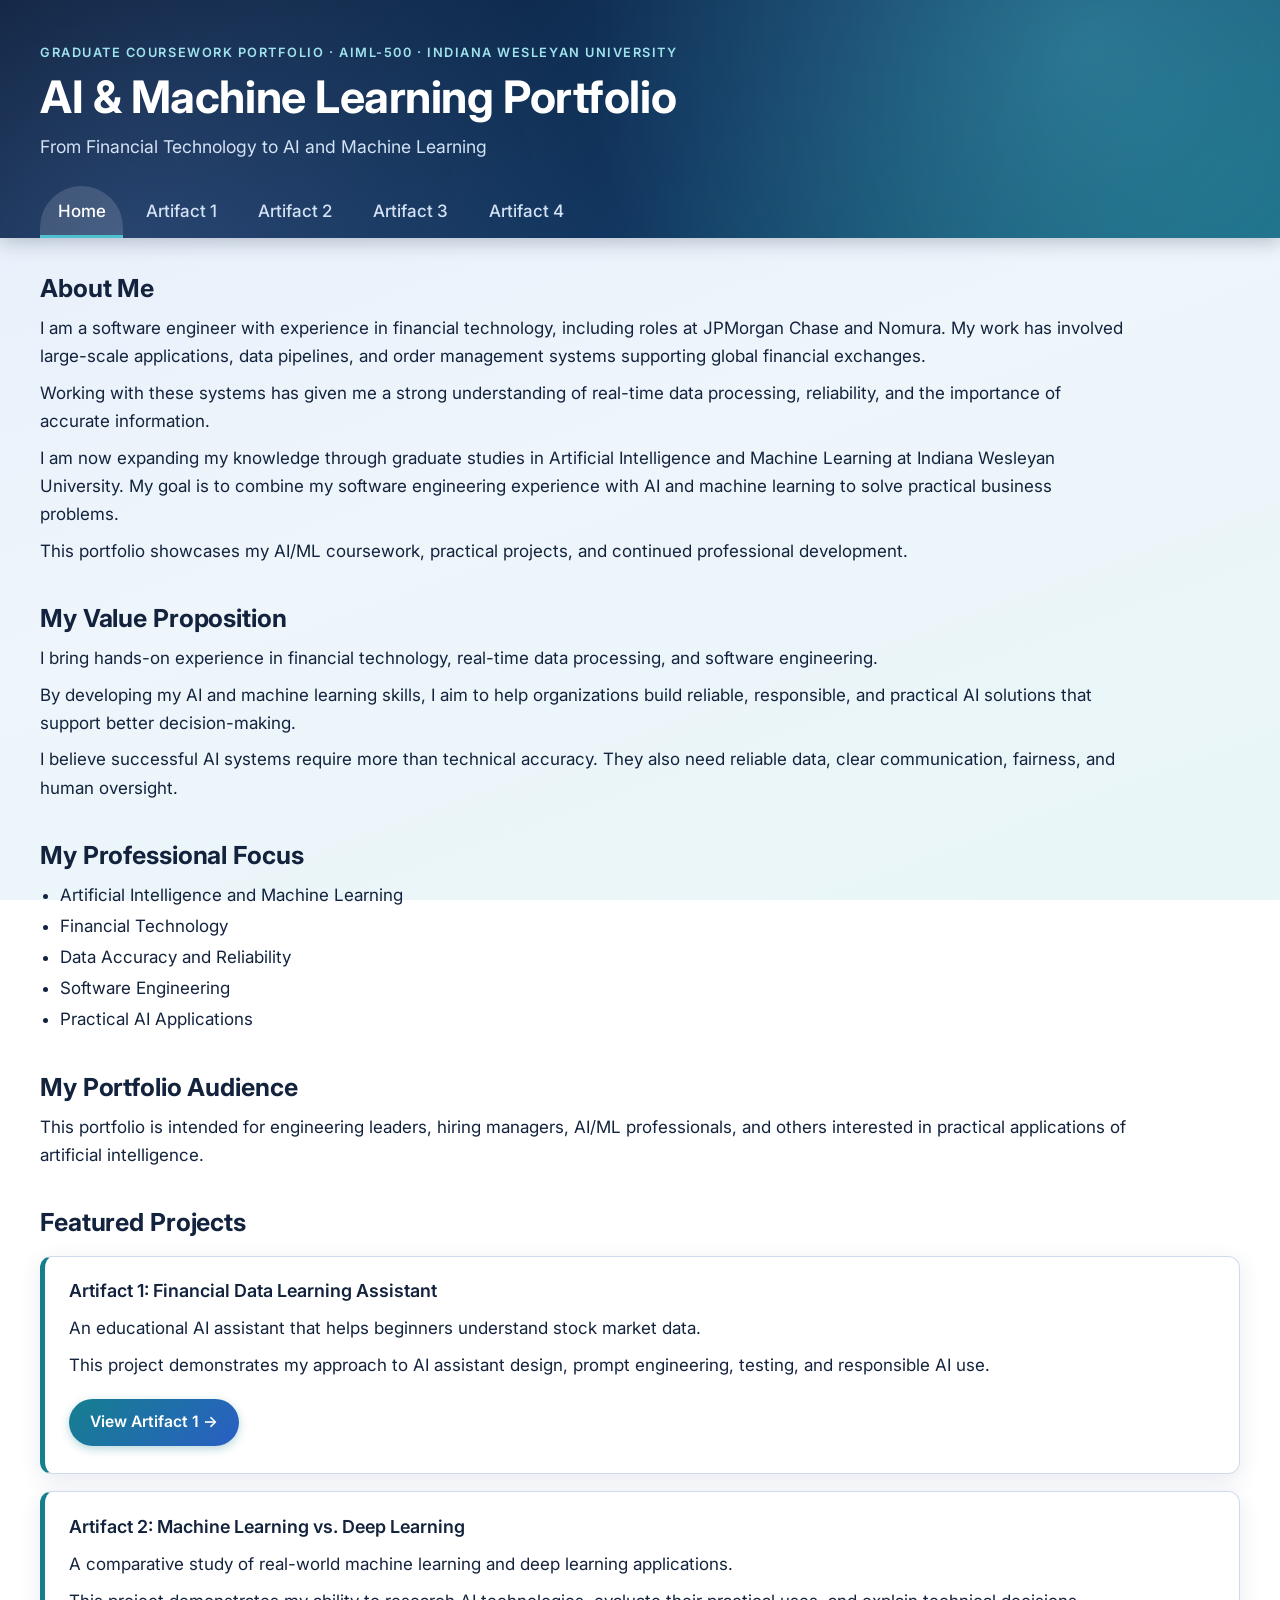
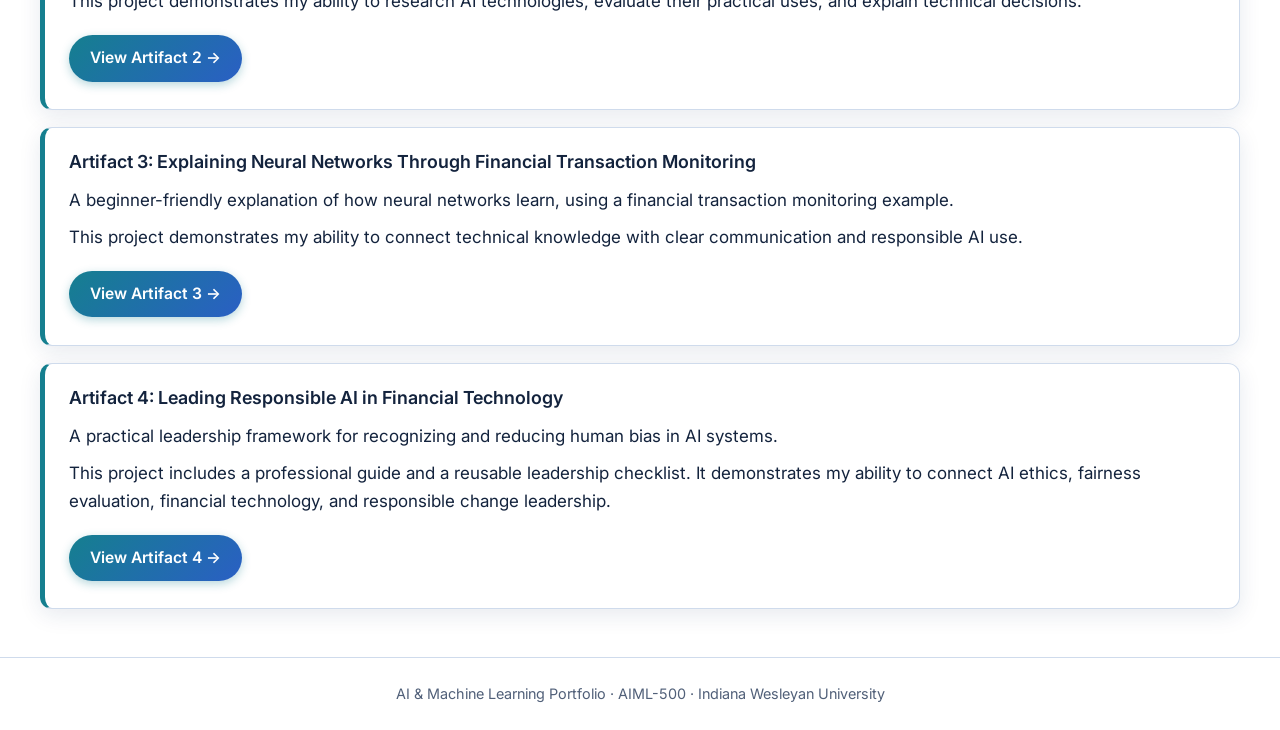
==== index.html @ 7c15ebbb "Add AI & ML portfolio" ====
<!DOCTYPE html>
<html lang="en"><head><meta charset="utf-8"><meta name="viewport" content="width=device-width, initial-scale=1">
<title>Home | AI &amp; Machine Learning Portfolio</title>
<link rel="preconnect" href="https://fonts.googleapis.com"><link rel="preconnect" href="https://fonts.gstatic.com" crossorigin><link href="https://fonts.googleapis.com/css2?family=Inter:wght@400;500;600;700&amp;display=swap" rel="stylesheet"><link rel="stylesheet" href="assets/portfolio.css?v=4"></head>
<body><header><div class="wrap"><p class="eyebrow">Graduate coursework portfolio · AIML-500 · Indiana Wesleyan University</p><h1>AI &amp; Machine Learning Portfolio</h1>
<p class="sub">From Financial Technology to AI and Machine Learning</p>
<nav aria-label="Main"><a href="index.html" aria-current="page">Home</a><a href="artifact-1.html">Artifact 1</a><a href="artifact-2.html">Artifact 2</a><a href="artifact-3.html">Artifact 3</a><a href="artifact-4.html">Artifact 4</a></nav></div></header>
<main><div class="wrap">
<h2>About Me</h2>
<p>I am a software engineer with experience in financial technology, including roles at JPMorgan Chase and Nomura. My work has involved large-scale applications, data pipelines, and order management systems supporting global financial exchanges.</p>
<p>Working with these systems has given me a strong understanding of real-time data processing, reliability, and the importance of accurate information.</p>
<p>I am now expanding my knowledge through graduate studies in Artificial Intelligence and Machine Learning at Indiana Wesleyan University. My goal is to combine my software engineering experience with AI and machine learning to solve practical business problems.</p>
<p>This portfolio showcases my AI/ML coursework, practical projects, and continued professional development.</p>
<h2>My Value Proposition</h2>
<p>I bring hands-on experience in financial technology, real-time data processing, and software engineering.</p>
<p>By developing my AI and machine learning skills, I aim to help organizations build reliable, responsible, and practical AI solutions that support better decision-making.</p>
<p>I believe successful AI systems require more than technical accuracy. They also need reliable data, clear communication, fairness, and human oversight.</p>
<h2>My Professional Focus</h2>
<ul><li>Artificial Intelligence and Machine Learning</li><li>Financial Technology</li><li>Data Accuracy and Reliability</li><li>Software Engineering</li><li>Practical AI Applications</li></ul>
<h2>My Portfolio Audience</h2>
<p>This portfolio is intended for engineering leaders, hiring managers, AI/ML professionals, and others interested in practical applications of artificial intelligence.</p>
<h2>Featured Projects</h2>
<div class="proj"><h3 style="margin-top:0">Artifact 1: Financial Data Learning Assistant</h3><p>An educational AI assistant that helps beginners understand stock market data.</p><p>This project demonstrates my approach to AI assistant design, prompt engineering, testing, and responsible AI use.</p><a class="btn" href="artifact-1.html">View Artifact 1 →</a></div>
<div class="proj"><h3 style="margin-top:0">Artifact 2: Machine Learning vs. Deep Learning</h3><p>A comparative study of real-world machine learning and deep learning applications.</p><p>This project demonstrates my ability to research AI technologies, evaluate their practical uses, and explain technical decisions.</p><a class="btn" href="artifact-2.html">View Artifact 2 →</a></div>
<div class="proj"><h3 style="margin-top:0">Artifact 3: Explaining Neural Networks Through Financial Transaction Monitoring</h3><p>A beginner-friendly explanation of how neural networks learn, using a financial transaction monitoring example.</p><p>This project demonstrates my ability to connect technical knowledge with clear communication and responsible AI use.</p><a class="btn" href="artifact-3.html">View Artifact 3 →</a></div>
<div class="proj"><h3 style="margin-top:0">Artifact 4: Leading Responsible AI in Financial Technology</h3><p>A practical leadership framework for recognizing and reducing human bias in AI systems.</p><p>This project includes a professional guide and a reusable leadership checklist. It demonstrates my ability to connect AI ethics, fairness evaluation, financial technology, and responsible change leadership.</p><a class="btn" href="artifact-4.html">View Artifact 4 →</a></div>

</div></main>
<footer>AI &amp; Machine Learning Portfolio · AIML-500 · Indiana Wesleyan University</footer>
</body></html>
---- assets/portfolio.css ----
:root{--bg1:#e6eefb;--bg2:#eef5fb;--bg3:#e8f6f7;--ink:#13233d;--muted:#516079;--teal:#157f8f;--blue:#2a5fc4;--card:#ffffff;--line:#cfdbec;--shadow:0 6px 22px rgba(20,50,100,.10);box-sizing:border-box}
@media (prefers-color-scheme:dark){:root{--bg1:#0c1626;--bg2:#0f1c30;--bg3:#0d2230;--ink:#e8eef8;--muted:#a3b3cb;--teal:#4fc0d0;--blue:#7aa2f0;--card:#15233b;--line:#2a3d5c;--shadow:0 6px 22px rgba(0,0,0,.35)}}
*{box-sizing:border-box}
html{scroll-behavior:smooth}
body{margin:0;color:var(--ink);font-family:Inter,"Segoe UI",system-ui,-apple-system,sans-serif;font-size:17px;line-height:1.65;background:linear-gradient(160deg,var(--bg1) 0%,var(--bg2) 50%,var(--bg3) 100%) fixed;min-height:100vh}
h1,h2,h3,nav,.btn,.eyebrow{font-family:inherit}
header{position:relative;overflow:hidden;color:#fff;padding:2.6rem 1.25rem 0;background:radial-gradient(circle at 85% 20%,rgba(79,192,208,.38),transparent 45%),radial-gradient(circle at 10% 110%,rgba(122,162,240,.25),transparent 40%),linear-gradient(135deg,#0a1b34 0%,#12365f 55%,#17657f 100%);box-shadow:0 4px 18px rgba(10,27,52,.25)}
.wrap{max-width:75rem;margin:0 auto}
.eyebrow{margin:0 0 .6rem;font-size:.8rem;font-weight:600;letter-spacing:.12em;text-transform:uppercase;color:#9fe3ee}
h1{font-weight:700;font-size:clamp(1.9rem,5vw,2.8rem);line-height:1.15;margin:0 0 .5rem;letter-spacing:-.01em}
.sub{margin:0 0 1.6rem;color:#d3e2f5;font-size:1.1rem;font-weight:400}
nav{display:flex;flex-wrap:wrap;gap:.35rem}
nav a{color:#d3e2f5;text-decoration:none;font-weight:500;padding:.65rem 1.1rem;border-radius:999px 999px 0 0;border-bottom:3px solid transparent;transition:background .15s}
nav a:hover{background:rgba(255,255,255,.1);color:#fff}
nav a[aria-current="page"]{color:#fff;background:rgba(255,255,255,.14);border-color:#4fc0d0}
a{color:var(--teal)}
a:focus-visible{outline:3px solid var(--teal);outline-offset:2px}
main{padding:2.2rem 1.25rem 3rem}
h2{font-weight:700;font-size:1.55rem;line-height:1.25;margin:2.4rem 0 .6rem;letter-spacing:-.005em}
h2:first-child{margin-top:0}
h3{font-weight:600;font-size:1.12rem;margin:1.7rem 0 .3rem}
p{margin:.55rem 0;max-width:68rem}
ul,ol{padding-left:1.25rem;margin:.5rem 0}
li{margin:.2rem 0}
.proj{background:var(--card);border:1px solid var(--line);border-left:5px solid var(--teal);border-radius:12px;padding:1.2rem 1.5rem 1.3rem;margin-top:1.1rem;box-shadow:var(--shadow)}
.proj h3{margin-top:0}
.btn{display:inline-block;color:#fff;background:linear-gradient(135deg,var(--teal),var(--blue));text-decoration:none;font-weight:600;font-size:.98rem;padding:.65rem 1.3rem;border-radius:999px;margin:.7rem .6rem .4rem 0;box-shadow:0 3px 10px rgba(21,127,143,.3);transition:transform .15s,box-shadow .15s}
.btn:hover{transform:translateY(-2px);box-shadow:0 6px 16px rgba(21,127,143,.4)}
@media (prefers-color-scheme:dark){.btn{color:#04141c}}
.note{color:var(--muted);font-size:.95rem;font-style:italic}
img{max-width:100%;height:auto;border:1px solid var(--line);border-radius:12px;display:block;margin:.8rem 0;background:transparent;mix-blend-mode:multiply}
@media (prefers-color-scheme:dark){img{mix-blend-mode:normal;background:#ffffff;padding:.5rem;border-color:var(--line)}}
.tw{overflow-x:auto;margin:1rem 0;border-radius:10px;box-shadow:var(--shadow)}
table{border-collapse:collapse;width:100%;min-width:34rem;font-size:.95rem;background:var(--card)}
th,td{border:1px solid var(--line);padding:.6rem .8rem;text-align:left;vertical-align:top}
th{background:#12365f;color:#fff;font-weight:600}
footer{border-top:1px solid var(--line);padding:1.5rem 1.25rem;color:var(--muted);font-size:.9rem;text-align:center}
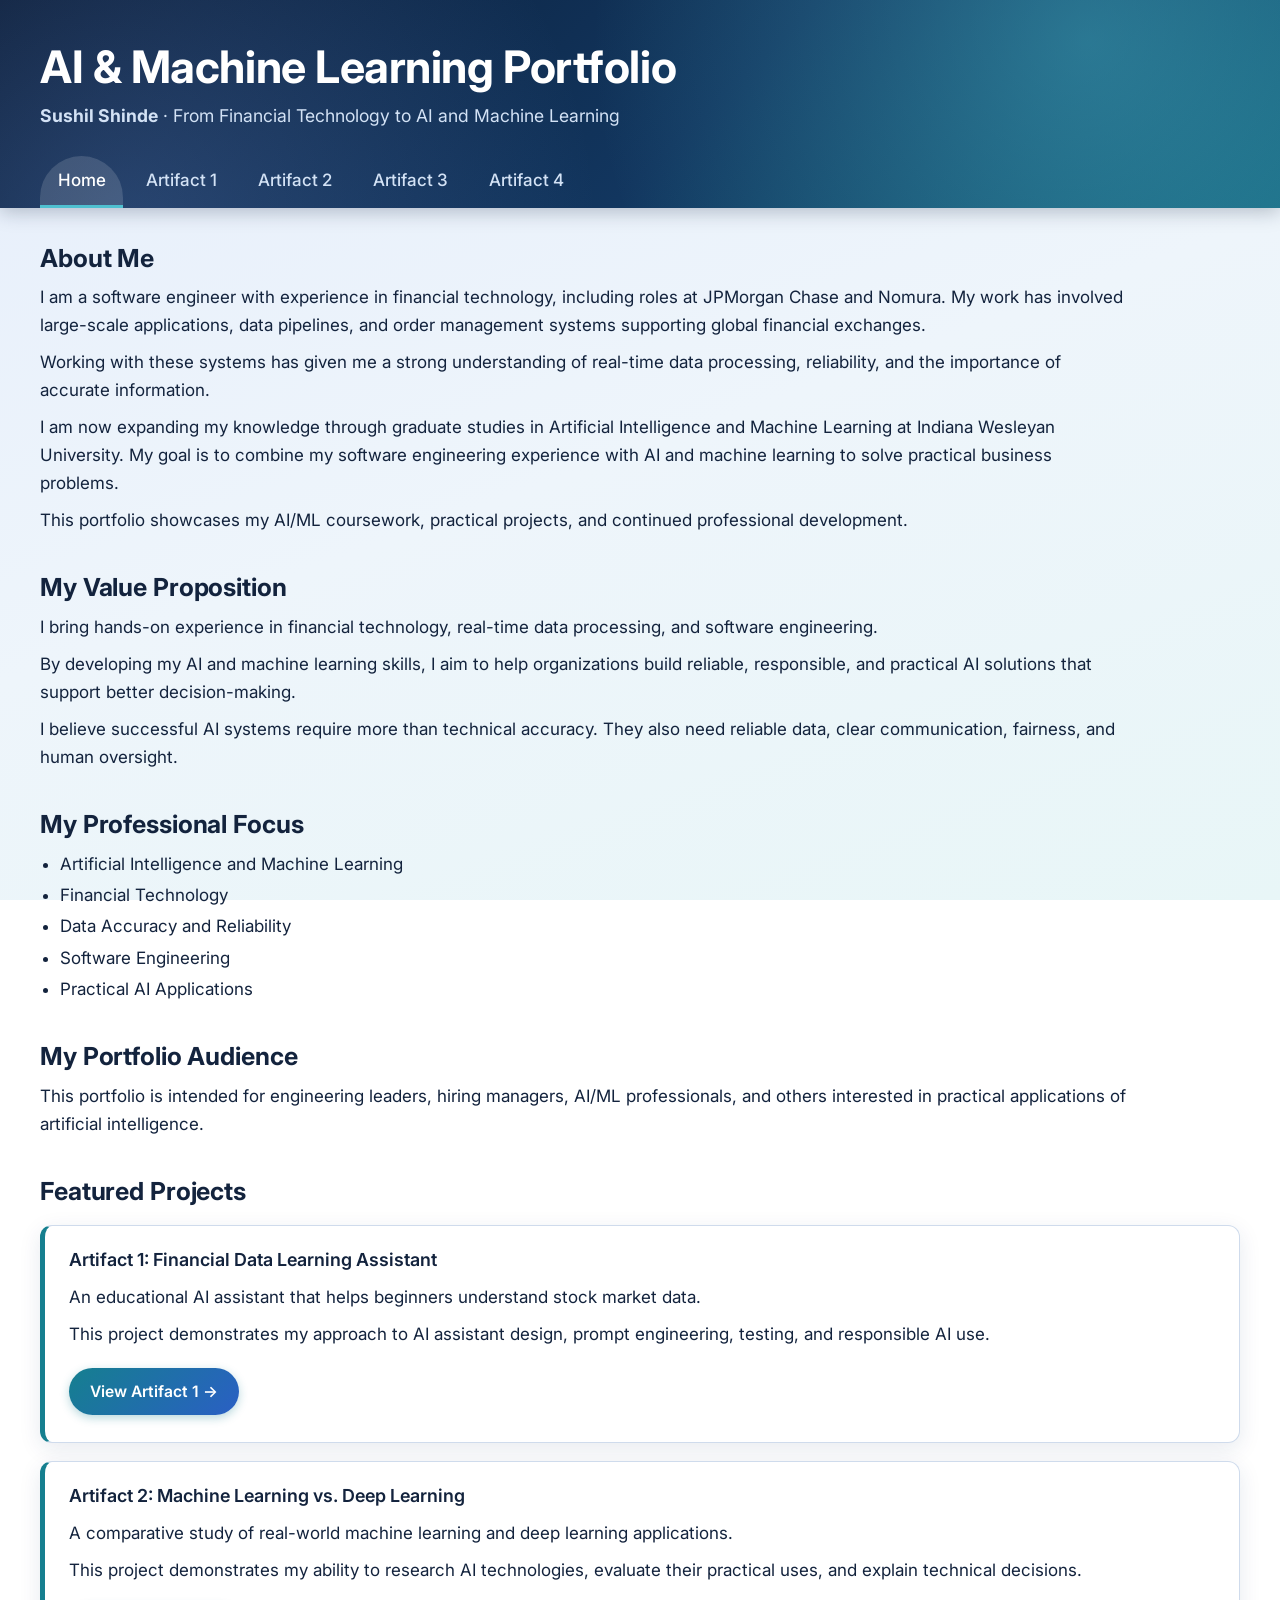
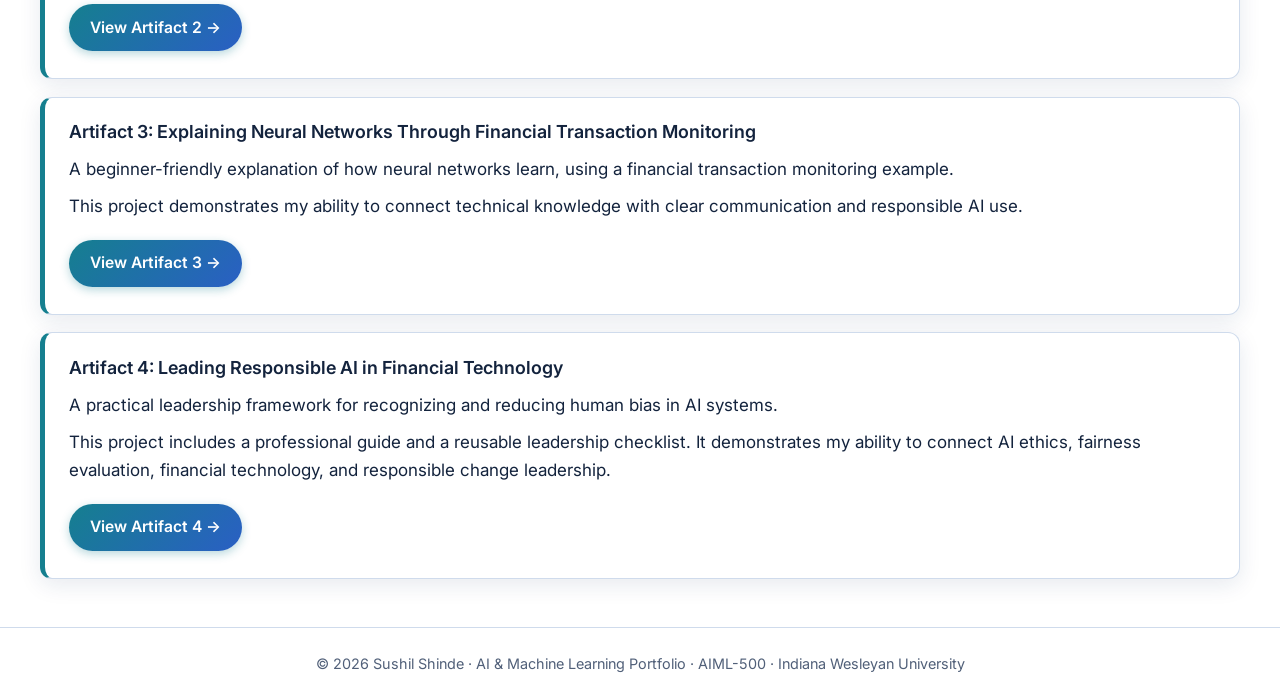
==== commit 58ac052d: "Add AI & ML portfolio" ====
--- a/index.html
+++ b/index.html
@@ -1,9 +1,9 @@
 <!DOCTYPE html>
 <html lang="en"><head><meta charset="utf-8"><meta name="viewport" content="width=device-width, initial-scale=1">
-<title>Home | AI &amp; Machine Learning Portfolio</title>
+<title>Home | AI &amp; Machine Learning Portfolio | Sushil Shinde</title>
 <link rel="preconnect" href="https://fonts.googleapis.com"><link rel="preconnect" href="https://fonts.gstatic.com" crossorigin><link href="https://fonts.googleapis.com/css2?family=Inter:wght@400;500;600;700&amp;display=swap" rel="stylesheet"><link rel="stylesheet" href="assets/portfolio.css?v=4"></head>
-<body><header><div class="wrap"><p class="eyebrow">Graduate coursework portfolio · AIML-500 · Indiana Wesleyan University</p><h1>AI &amp; Machine Learning Portfolio</h1>
-<p class="sub">From Financial Technology to AI and Machine Learning</p>
+<body><header><div class="wrap"><h1>AI &amp; Machine Learning Portfolio</h1>
+<p class="sub"><strong>Sushil Shinde</strong> · From Financial Technology to AI and Machine Learning</p>
 <nav aria-label="Main"><a href="index.html" aria-current="page">Home</a><a href="artifact-1.html">Artifact 1</a><a href="artifact-2.html">Artifact 2</a><a href="artifact-3.html">Artifact 3</a><a href="artifact-4.html">Artifact 4</a></nav></div></header>
 <main><div class="wrap">
 <h2>About Me</h2>
@@ -26,5 +26,5 @@
 <div class="proj"><h3 style="margin-top:0">Artifact 4: Leading Responsible AI in Financial Technology</h3><p>A practical leadership framework for recognizing and reducing human bias in AI systems.</p><p>This project includes a professional guide and a reusable leadership checklist. It demonstrates my ability to connect AI ethics, fairness evaluation, financial technology, and responsible change leadership.</p><a class="btn" href="artifact-4.html">View Artifact 4 →</a></div>
 
 </div></main>
-<footer>AI &amp; Machine Learning Portfolio · AIML-500 · Indiana Wesleyan University</footer>
+<footer>© 2026 Sushil Shinde · AI &amp; Machine Learning Portfolio · AIML-500 · Indiana Wesleyan University</footer>
 </body></html>
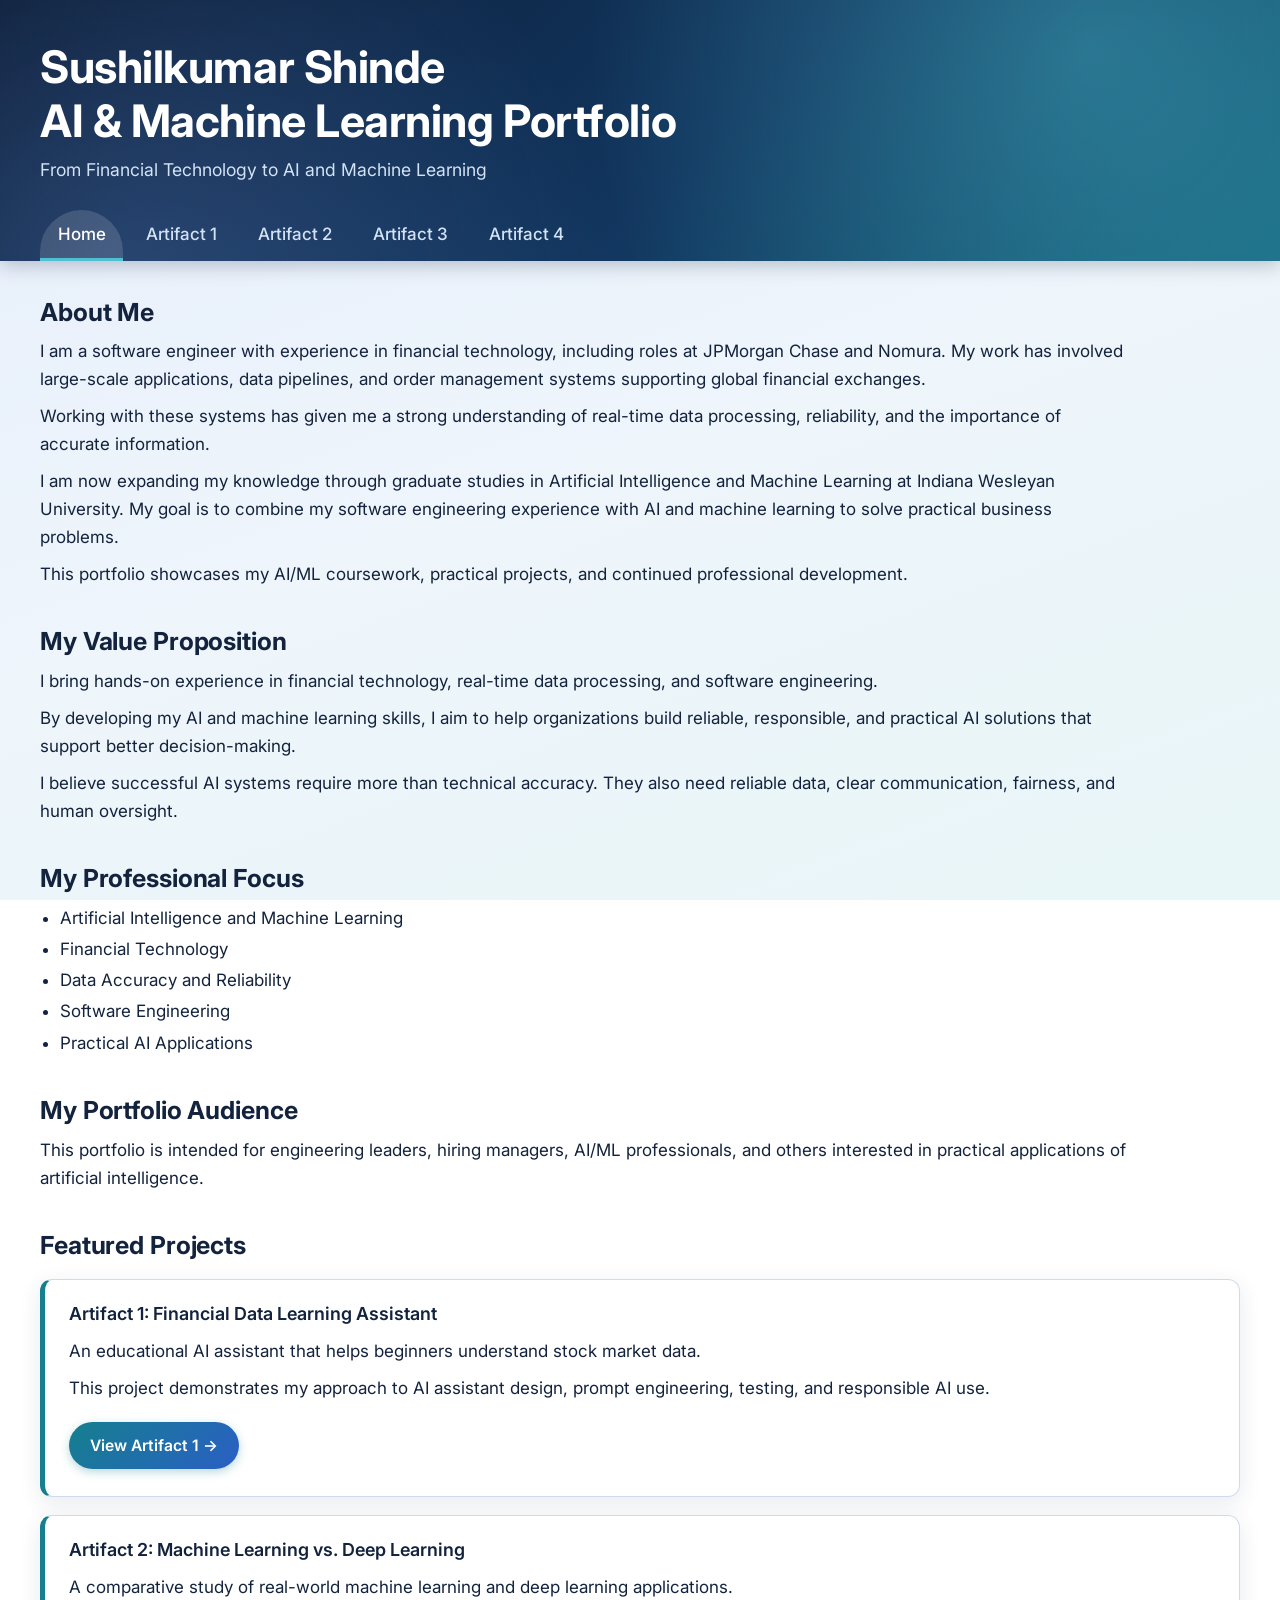
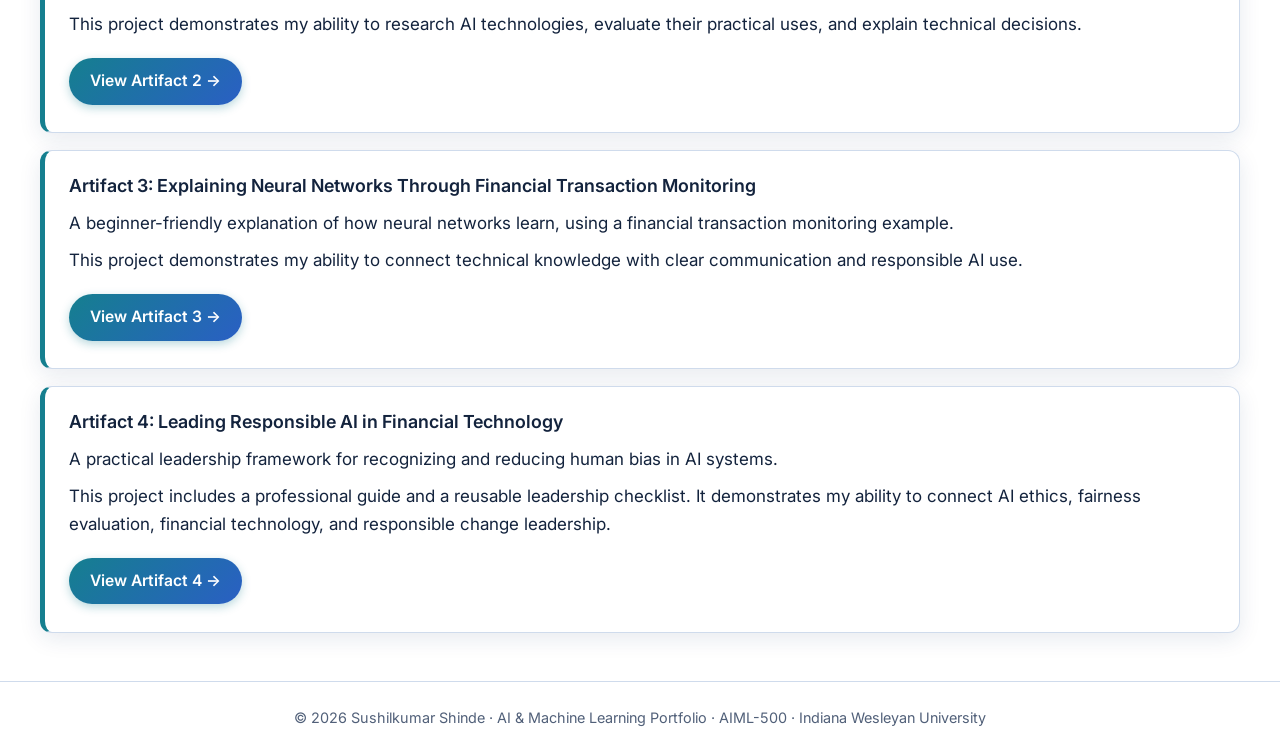
==== commit 538f7135: "Add AI & ML portfolio" ====
--- a/index.html
+++ b/index.html
@@ -1,9 +1,9 @@
 <!DOCTYPE html>
 <html lang="en"><head><meta charset="utf-8"><meta name="viewport" content="width=device-width, initial-scale=1">
-<title>Home | AI &amp; Machine Learning Portfolio | Sushil Shinde</title>
-<link rel="preconnect" href="https://fonts.googleapis.com"><link rel="preconnect" href="https://fonts.gstatic.com" crossorigin><link href="https://fonts.googleapis.com/css2?family=Inter:wght@400;500;600;700&amp;display=swap" rel="stylesheet"><link rel="stylesheet" href="assets/portfolio.css?v=4"></head>
-<body><header><div class="wrap"><h1>AI &amp; Machine Learning Portfolio</h1>
-<p class="sub"><strong>Sushil Shinde</strong> · From Financial Technology to AI and Machine Learning</p>
+<title>Home | AI &amp; Machine Learning Portfolio | Sushilkumar Shinde</title>
+<link rel="preconnect" href="https://fonts.googleapis.com"><link rel="preconnect" href="https://fonts.gstatic.com" crossorigin><link href="https://fonts.googleapis.com/css2?family=Inter:wght@400;500;600;700&amp;display=swap" rel="stylesheet"><link rel="stylesheet" href="assets/portfolio.css?v=5"></head>
+<body><header><div class="wrap"><p class="name">Sushilkumar Shinde</p><h1>AI &amp; Machine Learning Portfolio</h1>
+<p class="sub">From Financial Technology to AI and Machine Learning</p>
 <nav aria-label="Main"><a href="index.html" aria-current="page">Home</a><a href="artifact-1.html">Artifact 1</a><a href="artifact-2.html">Artifact 2</a><a href="artifact-3.html">Artifact 3</a><a href="artifact-4.html">Artifact 4</a></nav></div></header>
 <main><div class="wrap">
 <h2>About Me</h2>
@@ -26,5 +26,5 @@
 <div class="proj"><h3 style="margin-top:0">Artifact 4: Leading Responsible AI in Financial Technology</h3><p>A practical leadership framework for recognizing and reducing human bias in AI systems.</p><p>This project includes a professional guide and a reusable leadership checklist. It demonstrates my ability to connect AI ethics, fairness evaluation, financial technology, and responsible change leadership.</p><a class="btn" href="artifact-4.html">View Artifact 4 →</a></div>
 
 </div></main>
-<footer>© 2026 Sushil Shinde · AI &amp; Machine Learning Portfolio · AIML-500 · Indiana Wesleyan University</footer>
+<footer>© 2026 Sushilkumar Shinde · AI &amp; Machine Learning Portfolio · AIML-500 · Indiana Wesleyan University</footer>
 </body></html>
--- a/assets/portfolio.css
+++ b/assets/portfolio.css
@@ -7,7 +7,7 @@
 header{position:relative;overflow:hidden;color:#fff;padding:2.6rem 1.25rem 0;background:radial-gradient(circle at 85% 20%,rgba(79,192,208,.38),transparent 45%),radial-gradient(circle at 10% 110%,rgba(122,162,240,.25),transparent 40%),linear-gradient(135deg,#0a1b34 0%,#12365f 55%,#17657f 100%);box-shadow:0 4px 18px rgba(10,27,52,.25)}
 .wrap{max-width:75rem;margin:0 auto}
 .eyebrow{margin:0 0 .6rem;font-size:.8rem;font-weight:600;letter-spacing:.12em;text-transform:uppercase;color:#9fe3ee}
-h1{font-weight:700;font-size:clamp(1.9rem,5vw,2.8rem);line-height:1.15;margin:0 0 .5rem;letter-spacing:-.01em}
+h1,.name{font-weight:700;font-size:clamp(1.9rem,5vw,2.8rem);line-height:1.15;margin:0 0 .5rem;letter-spacing:-.01em}
 .sub{margin:0 0 1.6rem;color:#d3e2f5;font-size:1.1rem;font-weight:400}
 nav{display:flex;flex-wrap:wrap;gap:.35rem}
 nav a{color:#d3e2f5;text-decoration:none;font-weight:500;padding:.65rem 1.1rem;border-radius:999px 999px 0 0;border-bottom:3px solid transparent;transition:background .15s}
@@ -35,3 +35,4 @@
 th,td{border:1px solid var(--line);padding:.6rem .8rem;text-align:left;vertical-align:top}
 th{background:#12365f;color:#fff;font-weight:600}
 footer{border-top:1px solid var(--line);padding:1.5rem 1.25rem;color:var(--muted);font-size:.9rem;text-align:center}
+.name{margin:0 0 .15rem;color:#fff}
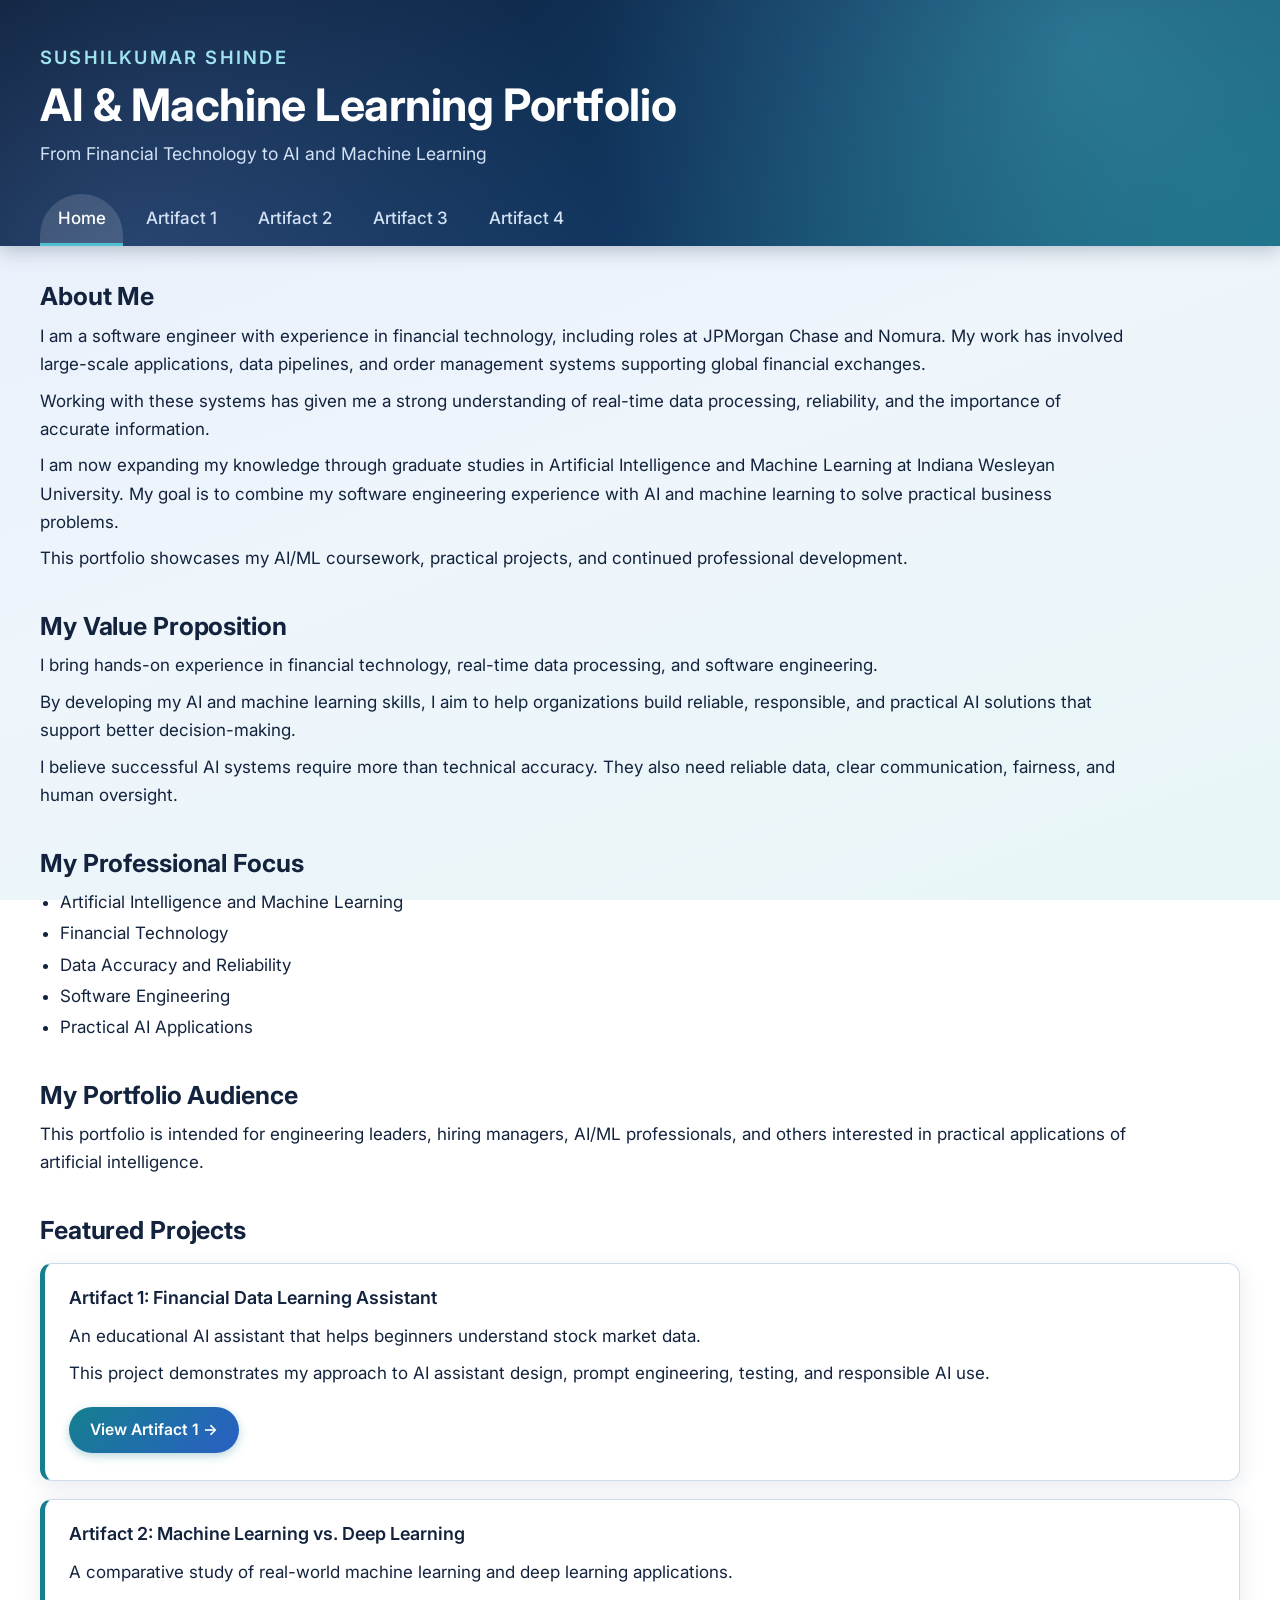
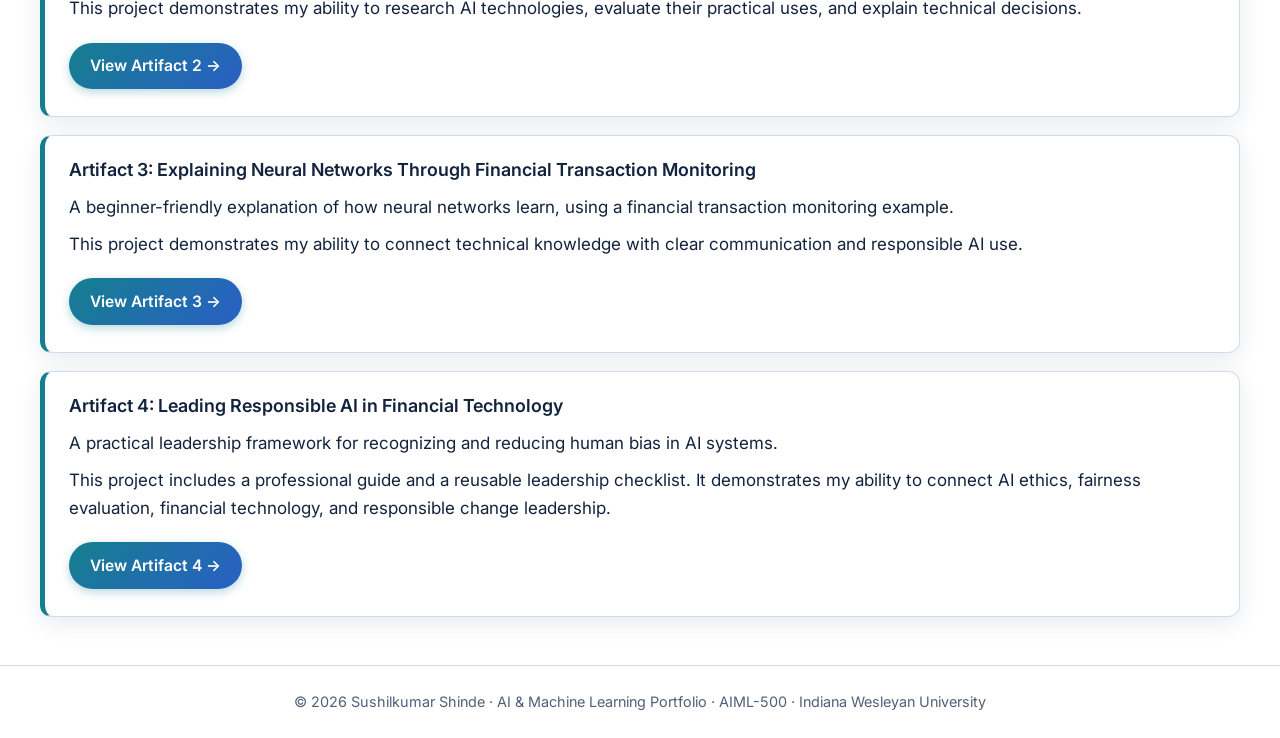
==== commit 663e77dc: "Add AI & ML portfolio" ====
--- a/index.html
+++ b/index.html
@@ -1,8 +1,8 @@
 <!DOCTYPE html>
 <html lang="en"><head><meta charset="utf-8"><meta name="viewport" content="width=device-width, initial-scale=1">
 <title>Home | AI &amp; Machine Learning Portfolio | Sushilkumar Shinde</title>
-<link rel="preconnect" href="https://fonts.googleapis.com"><link rel="preconnect" href="https://fonts.gstatic.com" crossorigin><link href="https://fonts.googleapis.com/css2?family=Inter:wght@400;500;600;700&amp;display=swap" rel="stylesheet"><link rel="stylesheet" href="assets/portfolio.css?v=5"></head>
-<body><header><div class="wrap"><p class="name">Sushilkumar Shinde</p><h1>AI &amp; Machine Learning Portfolio</h1>
+<link rel="preconnect" href="https://fonts.googleapis.com"><link rel="preconnect" href="https://fonts.gstatic.com" crossorigin><link href="https://fonts.googleapis.com/css2?family=Inter:wght@400;500;600;700&amp;display=swap" rel="stylesheet"><link rel="stylesheet" href="assets/portfolio.css?v=6"></head>
+<body><header><div class="wrap"><p class="eyebrow">Sushilkumar Shinde</p><h1>AI &amp; Machine Learning Portfolio</h1>
 <p class="sub">From Financial Technology to AI and Machine Learning</p>
 <nav aria-label="Main"><a href="index.html" aria-current="page">Home</a><a href="artifact-1.html">Artifact 1</a><a href="artifact-2.html">Artifact 2</a><a href="artifact-3.html">Artifact 3</a><a href="artifact-4.html">Artifact 4</a></nav></div></header>
 <main><div class="wrap">
--- a/assets/portfolio.css
+++ b/assets/portfolio.css
@@ -6,7 +6,7 @@
 h1,h2,h3,nav,.btn,.eyebrow{font-family:inherit}
 header{position:relative;overflow:hidden;color:#fff;padding:2.6rem 1.25rem 0;background:radial-gradient(circle at 85% 20%,rgba(79,192,208,.38),transparent 45%),radial-gradient(circle at 10% 110%,rgba(122,162,240,.25),transparent 40%),linear-gradient(135deg,#0a1b34 0%,#12365f 55%,#17657f 100%);box-shadow:0 4px 18px rgba(10,27,52,.25)}
 .wrap{max-width:75rem;margin:0 auto}
-.eyebrow{margin:0 0 .6rem;font-size:.8rem;font-weight:600;letter-spacing:.12em;text-transform:uppercase;color:#9fe3ee}
+.eyebrow{margin:0 0 .5rem;font-size:1.15rem;font-weight:600;letter-spacing:.12em;text-transform:uppercase;color:#9fe3ee}
 h1,.name{font-weight:700;font-size:clamp(1.9rem,5vw,2.8rem);line-height:1.15;margin:0 0 .5rem;letter-spacing:-.01em}
 .sub{margin:0 0 1.6rem;color:#d3e2f5;font-size:1.1rem;font-weight:400}
 nav{display:flex;flex-wrap:wrap;gap:.35rem}
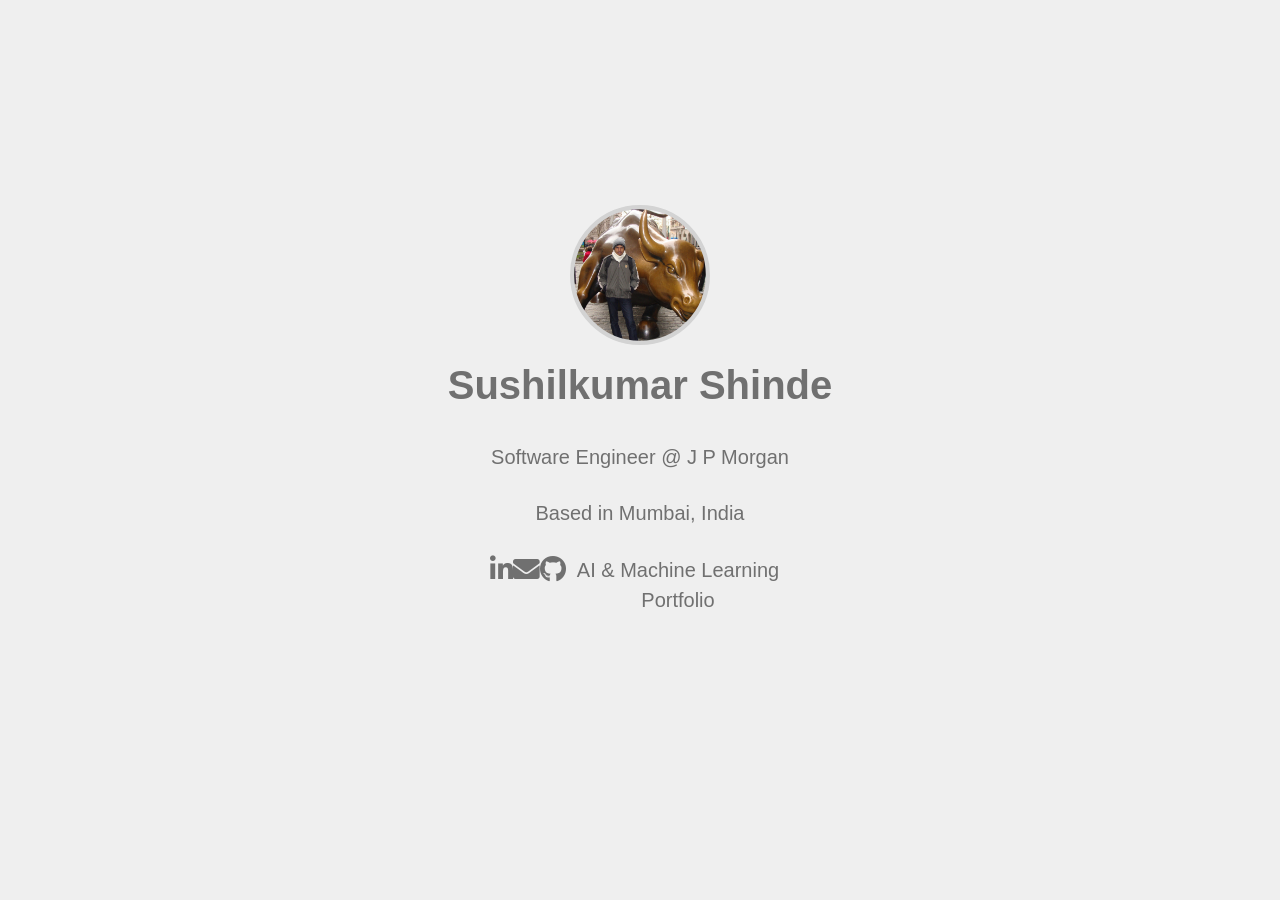
==== commit 559c3fca: "Add AI & ML portfolio" ====
--- a/index.html
+++ b/index.html
@@ -1,30 +1,107 @@
 <!DOCTYPE html>
-<html lang="en"><head><meta charset="utf-8"><meta name="viewport" content="width=device-width, initial-scale=1">
-<title>Home | AI &amp; Machine Learning Portfolio | Sushilkumar Shinde</title>
-<link rel="preconnect" href="https://fonts.googleapis.com"><link rel="preconnect" href="https://fonts.gstatic.com" crossorigin><link href="https://fonts.googleapis.com/css2?family=Inter:wght@400;500;600;700&amp;display=swap" rel="stylesheet"><link rel="stylesheet" href="assets/portfolio.css?v=6"></head>
-<body><header><div class="wrap"><p class="eyebrow">Sushilkumar Shinde</p><h1>AI &amp; Machine Learning Portfolio</h1>
-<p class="sub">From Financial Technology to AI and Machine Learning</p>
-<nav aria-label="Main"><a href="index.html" aria-current="page">Home</a><a href="artifact-1.html">Artifact 1</a><a href="artifact-2.html">Artifact 2</a><a href="artifact-3.html">Artifact 3</a><a href="artifact-4.html">Artifact 4</a></nav></div></header>
-<main><div class="wrap">
-<h2>About Me</h2>
-<p>I am a software engineer with experience in financial technology, including roles at JPMorgan Chase and Nomura. My work has involved large-scale applications, data pipelines, and order management systems supporting global financial exchanges.</p>
-<p>Working with these systems has given me a strong understanding of real-time data processing, reliability, and the importance of accurate information.</p>
-<p>I am now expanding my knowledge through graduate studies in Artificial Intelligence and Machine Learning at Indiana Wesleyan University. My goal is to combine my software engineering experience with AI and machine learning to solve practical business problems.</p>
-<p>This portfolio showcases my AI/ML coursework, practical projects, and continued professional development.</p>
-<h2>My Value Proposition</h2>
-<p>I bring hands-on experience in financial technology, real-time data processing, and software engineering.</p>
-<p>By developing my AI and machine learning skills, I aim to help organizations build reliable, responsible, and practical AI solutions that support better decision-making.</p>
-<p>I believe successful AI systems require more than technical accuracy. They also need reliable data, clear communication, fairness, and human oversight.</p>
-<h2>My Professional Focus</h2>
-<ul><li>Artificial Intelligence and Machine Learning</li><li>Financial Technology</li><li>Data Accuracy and Reliability</li><li>Software Engineering</li><li>Practical AI Applications</li></ul>
-<h2>My Portfolio Audience</h2>
-<p>This portfolio is intended for engineering leaders, hiring managers, AI/ML professionals, and others interested in practical applications of artificial intelligence.</p>
-<h2>Featured Projects</h2>
-<div class="proj"><h3 style="margin-top:0">Artifact 1: Financial Data Learning Assistant</h3><p>An educational AI assistant that helps beginners understand stock market data.</p><p>This project demonstrates my approach to AI assistant design, prompt engineering, testing, and responsible AI use.</p><a class="btn" href="artifact-1.html">View Artifact 1 →</a></div>
-<div class="proj"><h3 style="margin-top:0">Artifact 2: Machine Learning vs. Deep Learning</h3><p>A comparative study of real-world machine learning and deep learning applications.</p><p>This project demonstrates my ability to research AI technologies, evaluate their practical uses, and explain technical decisions.</p><a class="btn" href="artifact-2.html">View Artifact 2 →</a></div>
-<div class="proj"><h3 style="margin-top:0">Artifact 3: Explaining Neural Networks Through Financial Transaction Monitoring</h3><p>A beginner-friendly explanation of how neural networks learn, using a financial transaction monitoring example.</p><p>This project demonstrates my ability to connect technical knowledge with clear communication and responsible AI use.</p><a class="btn" href="artifact-3.html">View Artifact 3 →</a></div>
-<div class="proj"><h3 style="margin-top:0">Artifact 4: Leading Responsible AI in Financial Technology</h3><p>A practical leadership framework for recognizing and reducing human bias in AI systems.</p><p>This project includes a professional guide and a reusable leadership checklist. It demonstrates my ability to connect AI ethics, fairness evaluation, financial technology, and responsible change leadership.</p><a class="btn" href="artifact-4.html">View Artifact 4 →</a></div>
+<html>
+<head>
 
-</div></main>
-<footer>© 2026 Sushilkumar Shinde · AI &amp; Machine Learning Portfolio · AIML-500 · Indiana Wesleyan University</footer>
-</body></html>
+<!-- META starts here -->
+<meta charset="utf-8">
+<meta name="viewport" content="width=device-width, initial-scale=1">
+
+
+<meta name="description" content="Sushilkumar Shinde is a software engineer working with J P Morgan (Mumbai, India) - Experienced in product development and finance domain.">
+
+<meta name="robots" content="index,follow">
+<!-- All Search Engines -->
+<meta name="googlebot" content="index,follow">
+<!-- Google Specific -->
+
+<!-- Tells Google not to show the sitelinks search box -->
+<meta name="google" content="nositelinkssearchbox">
+
+<meta name="google-site-verification" content="UWyUMFeUo2nX7zbhWdNHm6x1e-E50KSra4aUGZfIuFo" />
+<meta name="yandex-verification" content="6547a37c361c245d" />
+<meta name="msvalidate.01" content="43B808F41171D64E8D45252DA8104826" />
+<meta name="norton-safeweb-site-verification" content="8v75oe7gq2lc94ejy-35yzrzgc0eczeu-fv2o0x68isq50nrvhlh1on5qujyly5eqpcmf0gopeqv10hnsxdl0qygmuxklyua99mz4x6qblz8hq32ec9sly20ybw98di8" />
+
+<meta name="subject" content="Sushilkumar Shinde - Software Engineer">
+
+<meta http-equiv="x-dns-prefetch-control" content="off">
+
+<meta property="fb:app_id" content="sushil.shinde9">
+<meta property="og:locale" content="en_IN">
+<meta property="og:title" content="Sushilkumar Shinde" />
+<meta property="og:site_name" content="Sushilkumar Shinde">
+<meta property="og:description"
+	content="Sushilkumar Shinde is a software engineer working with J P Morgan (Mumbai, India) - Experienced in product development and finance domain." />
+<meta property="og:type" content="website" />
+<meta property="og:url" content="http://sushilshinde.com/" />
+<meta property="og:locale" content="en_IN">
+<meta property="article:author" content="">
+<meta property="og:updated_time" content="2019-10-19T00:00:00&#43;00:00" />
+
+<meta itemprop="name" content="Sushilkumar Shinde">
+<meta itemprop="description" content="Sushilkumar Shinde is a software engineer working with J P Morgan (Mumbai, India) - Experienced in product development and finance domain.">
+
+<meta name="twitter:card" content="summary" />
+<meta name="twitter:title" content="" />
+<meta name="twitter:description" content="Sushilkumar Shinde is a software engineer working with J P Morgan (Mumbai, India) - Experienced in product development and finance domain." />
+
+<meta http-equiv="X-UA-Compatible" content="IE=edge">
+<meta name="author" content="map[]" />
+<!-- META ends here -->
+
+<title>Sushilkumar Shinde - Software Engineer</title>
+
+<link rel="shortcut icon" type="image/x-icon" href="images/favicon.ico"
+	async>
+<link rel="stylesheet" href="css/main.css" async>
+<link rel="stylesheet" href="css/fa.css" async>
+
+<!-- Global site tag (gtag.js) - Google Analytics -->
+<script async
+	src="https://www.googletagmanager.com/gtag/js?id=UA-145076743-1"></script>
+<script>
+	window.dataLayer = window.dataLayer || [];
+	function gtag() {
+		dataLayer.push(arguments);
+	}
+	gtag('js', new Date());
+
+	gtag('config', 'UA-145076743-1');
+</script>
+
+</head>
+<body>
+	<div id="profileContainer">
+		<div id="profile">
+			<header>
+				<div class="avatar">
+					<img class="avatarMask" src="images/sushil_shinde.jpg"
+						alt="Sushilkumar Shinde"> <img
+						src="images/avatar-border.svg">
+				</div>
+				<h1 class="author">Sushilkumar Shinde</h1>
+			</header>
+
+			<h4 class="normal-weight">Software Engineer @ J P Morgan</h4>
+			<h4 class="normal-weight">Based in Mumbai, India</h4>
+
+			<!--<a id='resume' href="resume/sushil_shinde.pdf">View Resume</a>-->
+
+			<nav>
+				<ul>
+					<li><a href="https://in.linkedin.com/in/sushilshinde"
+						aria-label="email"><i class="fab fa-linkedin-in fa-lg"></i><br></a></li>
+					<li><a href="mailto:sushil.shinde@gmail.com"
+						aria-label="email"><i class='fa fa-envelope fa-lg'></i><br></a></li>
+					<li><a href="https://github.com/sushil-shinde"
+						aria-label="github"><i class='fab fa-github fa-lg'></i><br></a></li>
+					<!-- <li><a href="https://www.facebook.com/sushil.shinde"
+						aria-label="facebook"><i class='fab fa-facebook fa-lg'></i><br></a></li> -->
+					<li></li><a href="portfolio/">AI & Machine Learning Portfolio</i><br></a></li>
+				</ul>
+			</nav>
+		</div>
+	</div>
+	<footer> </footer>
+</body>
+</html>
--- a/css/main.css
+++ b/css/main.css
@@ -0,0 +1 @@
+body{-ms-text-size-adjust:100%;-webkit-text-size-adjust:100%;min-height:100vh;margin:0;padding:20px;box-sizing:border-box;background-color:#efefef;color:#707070;text-align:center;font-family:-apple-system,BlinkMacSystemFont,segoe ui,Helvetica,Arial,sans-serif,apple color emoji,segoe ui emoji,segoe ui symbol;line-height:1.5;font-size:20px;word-wrap:break-word}a:link{color:#707070}a:visited{color:#707070}a:hover{color:#707070}a:active{color:#707070}header .avatar{position:relative;height:100px}header .avatar img{position:absolute;width:140px;margin:0 auto;left:0;right:0}header .avatarMask{clip-path:circle(68px at center);-webkit-clip-path:circle(68px at center)}footer{font-size:12px;box-sizing:border-box}#profileContainer{min-height:calc(100vh - 100px);display:flex;justify-content:center;align-items:center}#profile{max-width:600px}nav ul{display:flex;justify-content:space-evenly;max-width:300px;margin:20px auto;padding:0;list-style:none}nav li{flex:1}#searchBox{position:relative;max-width:300px;height:30px;margin:20px auto}#searchBox #searchBoxInput{position:absolute;width:100%;padding:0 35px 0 15px;top:0;left:0;right:0;bottom:0;border-radius:15px;outline:0;font-size:15px;color:#707070;background-color:#f6f6f6;border:solid 1px #c9c9c9;box-sizing:border-box}#searchBox #searchBoxInput::placeholder{color:#c9c9c9}#searchBox #searchBoxIcon{position:absolute;height:20px;width:20px;top:5px;right:10px}#searchResults{display:none;position:absolute;max-width:600px;margin:0 auto;top:240px;left:0;right:0;padding:5px;background-color:#f6f6f6;border:solid 1px #c9c9c9;border-radius:5px;text-align:left;box-sizing:border-box}#searchResults .searchResultPage{padding:20px}#searchResults .searchResultTitle{font-weight:700;margin:5px 0}#searchResults .searchResultBody{font-size:14px}#searchResults mark{background-color:#dddfdf}#contentsList{padding:20px 0}#contentsList hr.separator{width:10px;margin:30px auto;border:solid 1px #c9c9c9}#contentBody{max-width:800px;margin:0 auto;padding:20px 0;text-align:left}#contentBody a{background-color:transparent}#contentBody a:active,#contentBody a:hover{outline-width:0}#contentBody strong{font-weight:inherit}#contentBody strong{font-weight:bolder}#contentBody h1{font-size:2em;margin:.67em 0}#contentBody img{border-style:none;box-shadow:0 3px 15px rgba(0,0,0,.2)}#contentBody code,#contentBody kbd,#contentBody pre{font-family:monospace,monospace;font-size:1em}#contentBody hr{box-sizing:content-box;height:0;overflow:visible}#contentBody input{font:inherit;margin:0}#contentBody input{overflow:visible}#contentBody [type=checkbox]{box-sizing:border-box;padding:0}#contentBody *{box-sizing:border-box}#contentBody input{font-family:inherit;font-size:inherit;line-height:inherit}#contentBody a{text-decoration:underline}#contentBody a:hover{text-decoration:underline}#contentBody strong{font-weight:600}#contentBody hr{height:0;margin:15px 0;overflow:hidden;background:transparent;border:0;border-bottom:1px solid #dfe2e5}#contentBody hr::before{display:table;content:""}#contentBody hr::after{display:table;clear:both;content:""}#contentBody table{border-spacing:0;border-collapse:collapse}#contentBody td,#contentBody th{padding:0}#contentBody h1,#contentBody h2,#contentBody h3,#contentBody h4,#contentBody h5,#contentBody h6{margin-top:0;margin-bottom:0}#contentBody h1{font-size:32px;font-weight:600}#contentBody h2{font-size:24px;font-weight:600}#contentBody h3{font-size:20px;font-weight:600}#contentBody h4{font-size:16px;font-weight:600}#contentBody h5{font-size:14px;font-weight:600}#contentBody h6{font-size:12px;font-weight:600}#contentBody p{margin-top:0;margin-bottom:10px}#contentBody blockquote{margin:0}#contentBody ul,#contentBody ol{padding-left:0;margin-top:0;margin-bottom:0}#contentBody ol ol,#contentBody ul ol{list-style-type:lower-roman}#contentBody ul ul ol,#contentBody ul ol ol,#contentBody ol ul ol,#contentBody ol ol ol{list-style-type:lower-alpha}#contentBody dd{margin-left:0}#contentBody code{font-family:sfmono-regular,Consolas,liberation mono,Menlo,Courier,monospace;font-size:12px}#contentBody pre{margin-top:0;margin-bottom:0;font-family:sfmono-regular,Consolas,liberation mono,Menlo,Courier,monospace;font-size:12px}#contentBody .octicon{vertical-align:text-bottom}#contentBody .pl-0{padding-left:0!important}#contentBody .pl-1{padding-left:4px!important}#contentBody .pl-2{padding-left:8px!important}#contentBody .pl-3{padding-left:16px!important}#contentBody .pl-4{padding-left:24px!important}#contentBody .pl-5{padding-left:32px!important}#contentBody .pl-6{padding-left:40px!important}#contentBody::before{display:table;content:""}#contentBody::after{display:table;clear:both;content:""}#contentBody>*:first-child{margin-top:0!important}#contentBody>*:last-child{margin-bottom:0!important}#contentBody a:not([href]){color:inherit;text-decoration:none}#contentBody .anchor{float:left;padding-right:4px;margin-left:-20px;line-height:1}#contentBody .anchor:focus{outline:none}#contentBody p,#contentBody blockquote,#contentBody ul,#contentBody ol,#contentBody dl,#contentBody table,#contentBody pre{margin-top:0;margin-bottom:16px}#contentBody hr{height:.25em;padding:0;margin:24px 0;background-color:#e1e4e8;border:0}#contentBody blockquote{padding:0 1em;color:#6a737d;border-left:.25em solid #dfe2e5}#contentBody blockquote>:first-child{margin-top:0}#contentBody blockquote>:last-child{margin-bottom:0}#contentBody kbd{display:inline-block;padding:3px 5px;font-size:11px;line-height:10px;color:#444d56;vertical-align:middle;background-color:#fafbfc;border:solid 1px #c6cbd1;border-bottom-color:#959da5;border-radius:3px;box-shadow:inset 0 -1px 0 #959da5}#contentBody h1,#contentBody h2,#contentBody h3,#contentBody h4,#contentBody h5,#contentBody h6{margin-top:24px;margin-bottom:16px;font-weight:600;line-height:1.25}#contentBody h1 .octicon-link,#contentBody h2 .octicon-link,#contentBody h3 .octicon-link,#contentBody h4 .octicon-link,#contentBody h5 .octicon-link,#contentBody h6 .octicon-link{color:#1b1f23;vertical-align:middle;visibility:hidden}#contentBody h1:hover .anchor,#contentBody h2:hover .anchor,#contentBody h3:hover .anchor,#contentBody h4:hover .anchor,#contentBody h5:hover .anchor,#contentBody h6:hover .anchor{text-decoration:none}#contentBody h1:hover .anchor .octicon-link,#contentBody h2:hover .anchor .octicon-link,#contentBody h3:hover .anchor .octicon-link,#contentBody h4:hover .anchor .octicon-link,#contentBody h5:hover .anchor .octicon-link,#contentBody h6:hover .anchor .octicon-link{visibility:visible}#contentBody h1{padding-bottom:.3em;font-size:2em;border-bottom:1px solid #c9c9c9}#contentBody h2{padding-bottom:.3em;font-size:1.5em;border-bottom:1px solid #c9c9c9}#contentBody h3{font-size:1.25em}#contentBody h4{font-size:1em}#contentBody h5{font-size:.875em}#contentBody h6{font-size:.85em;color:#6a737d}#contentBody ul,#contentBody ol{padding-left:2em}#contentBody ul ul,#contentBody ul ol,#contentBody ol ol,#contentBody ol ul{margin-top:0;margin-bottom:0}#contentBody li{word-wrap:break-all}#contentBody li>p{margin-top:16px}#contentBody li+li{margin-top:.25em}#contentBody dl{padding:0}#contentBody dl dt{padding:0;margin-top:16px;font-size:1em;font-style:italic;font-weight:600}#contentBody dl dd{padding:0 16px;margin-bottom:16px}#contentBody table{display:block;width:100%;overflow:auto}#contentBody table th{font-weight:600}#contentBody table th,#contentBody table td{padding:6px 13px;border:1px solid #c9c9c9;background-color:#f6f6f6}#contentBody img{max-width:100%;box-sizing:content-box;background-color:#f6f6f6}#contentBody img[align=right]{padding-left:20px}#contentBody img[align=left]{padding-right:20px}#contentBody code{padding:.2em .4em;margin:0;font-size:85%;background-color:#f6f6f6;border-radius:3px}#contentBody pre{word-wrap:normal}#contentBody pre>code{padding:0;margin:0;font-size:100%;word-break:normal;white-space:pre;background:transparent;border:0}#contentBody .highlight{margin-bottom:16px}#contentBody .highlight pre{margin-bottom:0;word-break:normal}#contentBody .highlight pre,#contentBody pre{padding:16px;overflow:auto;font-size:85%;line-height:1.45;background-color:#f6f6f6;border-radius:3px}#contentBody pre code{display:inline;max-width:auto;padding:0;margin:0;overflow:visible;line-height:inherit;word-wrap:normal;background-color:transparent;border:0}#contentBody .full-commit .btn-outline:not(:disabled):hover{color:#005cc5;border-color:#005cc5}#contentBody kbd{display:inline-block;padding:3px 5px;font:11px sfmono-regular,Consolas,liberation mono,Menlo,Courier,monospace;line-height:10px;color:#444d56;vertical-align:middle;background-color:#fafbfc;border:solid 1px #d1d5da;border-bottom-color:#c6cbd1;border-radius:3px;box-shadow:inset 0 -1px 0 #c6cbd1}#contentBody :checked+.radio-label{position:relative;z-index:1;border-color:#0366d6}#contentBody .task-list-item{list-style-type:none}#contentBody .task-list-item+.task-list-item{margin-top:3px}#contentBody .task-list-item input{margin:0 .2em .25em -1.6em;vertical-align:middle}#contentBody hr{border-bottom-color:#eee}.highlight .hll{background-color:#ffc}.highlight{background:#f8f8f8}.highlight .c{color:#6a737d}.highlight .err{}.highlight .k{color:#d73a49}.highlight .o{}.highlight .ch{color:#6a737d}.highlight .cm{color:#6a737d}.highlight .cp{color:#d73a49}.highlight .cpf{color:#032f62}.highlight .c1{color:#6a737d}.highlight .cs{color:#6a737d}.highlight .gd{color:#b31d28;background-color:#ffeef0}.highlight .ge{}.highlight .gr{}.highlight .gh{color:#005cc5}.highlight .gi{color:#22863a;background-color:#f0fff4}.highlight .go{}.highlight .gp{}.highlight .gs{font-weight:700}.highlight .gu{color:#6f42c1;font-weight:700}.highlight .gt{color:#04d}.highlight .kc{color:#005cc5}.highlight .kd{color:#d73a49}.highlight .kn{color:#d73a49}.highlight .kp{color:#d73a49}.highlight .kr{color:#d73a49}.highlight .kt{color:#d73a49}.highlight .m{color:#666}.highlight .s{color:#032f62}.highlight .na{}.highlight .nb{color:#005cc5}.highlight .nc{color:#6f42c1}.highlight .no{color:#005cc5}.highlight .nd{color:#6f42c1}.highlight .ni{color:#005cc5}.highlight .ne{color:#005cc5}.highlight .nf{color:#6f42c1}.highlight .nl{color:#005cc5}.highlight .nn{color:#6f42c1}.highlight .nt{color:#22863a}.highlight .nv{color:#24292e}.highlight .ow{color:#d73a49}.highlight .w{color:#bbb}.highlight .mb{color:#005cc5}.highlight .mf{color:#005cc5}.highlight .mh{color:#005cc5}.highlight .mi{color:#005cc5}.highlight .mo{color:#005cc5}.highlight .sa{color:#d73a49}.highlight .sb{color:#032f62}.highlight .sc{color:#032f62}.highlight .dl{color:#d73a49}.highlight .sd{color:#032f62}.highlight .s2{color:#032f62}.highlight .se{color:#032f62}.highlight .sh{color:#032f62}.highlight .si{color:#005cc5}.highlight .sx{color:#032f62}.highlight .sr{color:#032f62}.highlight .s1{color:#032f62}.highlight .ss{color:#005cc5}.highlight .bp{color:#005cc5}.highlight .fm{color:#005cc5}.highlight .vc{color:#24292e}.highlight .vg{color:#24292e}.highlight .vi{color:#24292e}.highlight .vm{color:#005cc5}.highlight .il{color:#005cc5}.author{margin-top: 50px;}.normal-weight{font-weight: normal;}a{text-decoration: none;}#resume{color:cornflowerblue;}
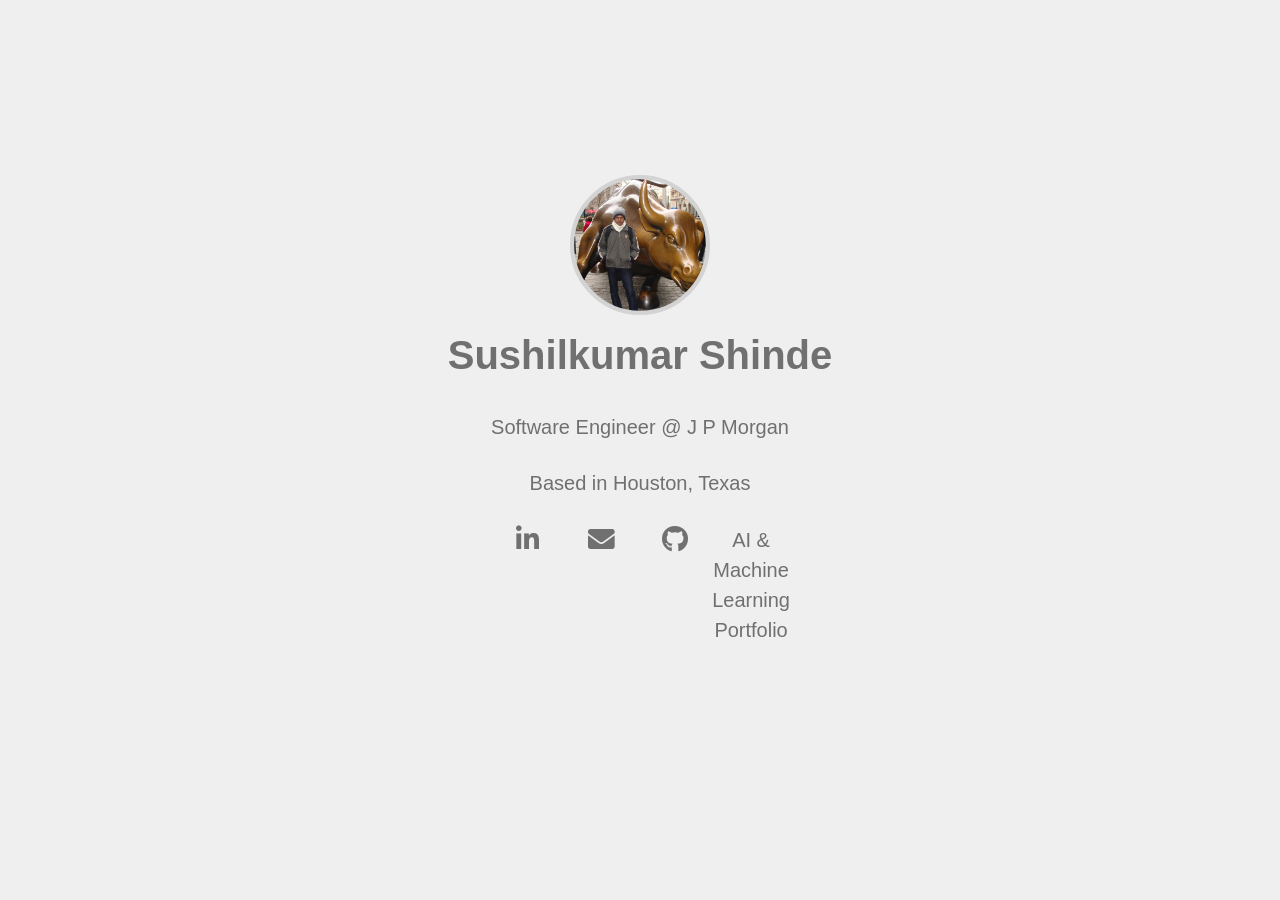
==== commit aa403428: "Add AI & ML portfolio" ====
--- a/index.html
+++ b/index.html
@@ -83,7 +83,7 @@
 			</header>
 
 			<h4 class="normal-weight">Software Engineer @ J P Morgan</h4>
-			<h4 class="normal-weight">Based in Mumbai, India</h4>
+			<h4 class="normal-weight">Based in Houston, Texas</h4>
 
 			<!--<a id='resume' href="resume/sushil_shinde.pdf">View Resume</a>-->
 
@@ -97,7 +97,7 @@
 						aria-label="github"><i class='fab fa-github fa-lg'></i><br></a></li>
 					<!-- <li><a href="https://www.facebook.com/sushil.shinde"
 						aria-label="facebook"><i class='fab fa-facebook fa-lg'></i><br></a></li> -->
-					<li></li><a href="portfolio/">AI & Machine Learning Portfolio</i><br></a></li>
+					<li><a href="portfolio/">AI & Machine Learning Portfolio</i><br></a></li>
 				</ul>
 			</nav>
 		</div>
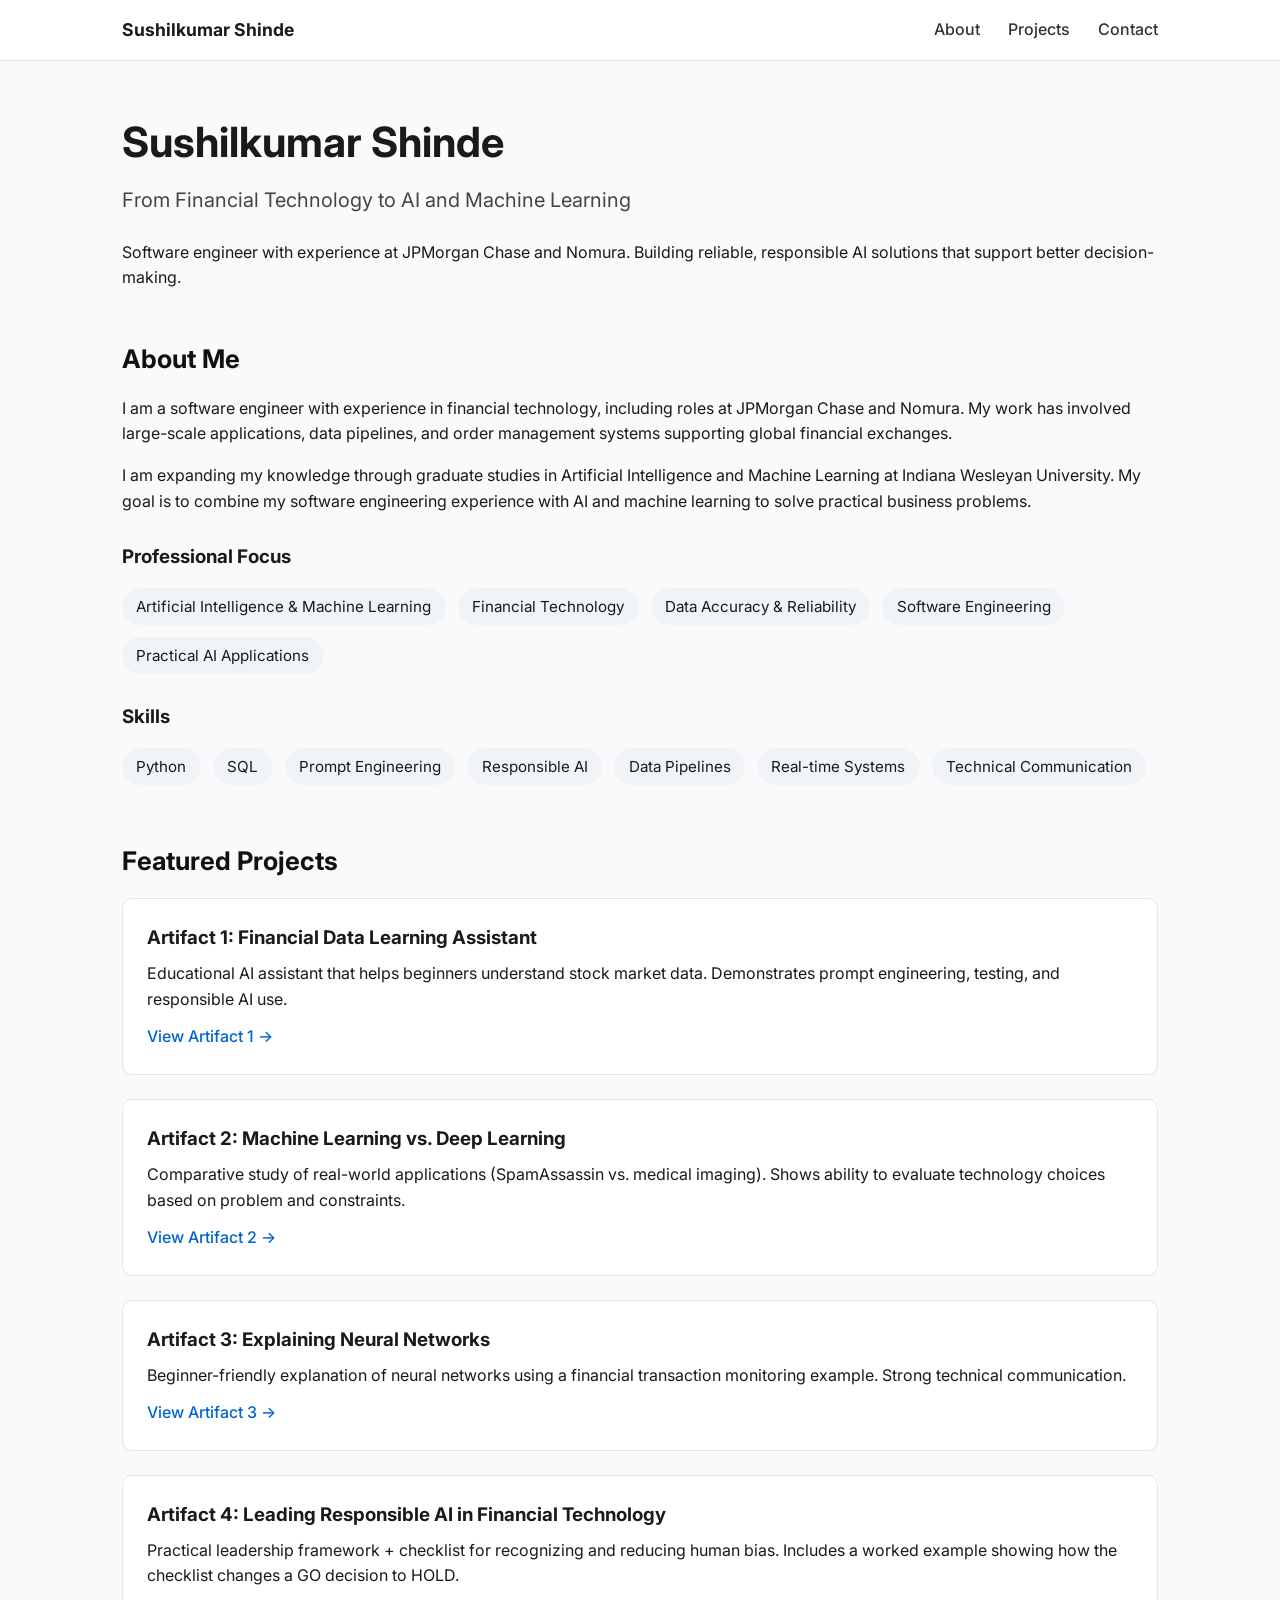
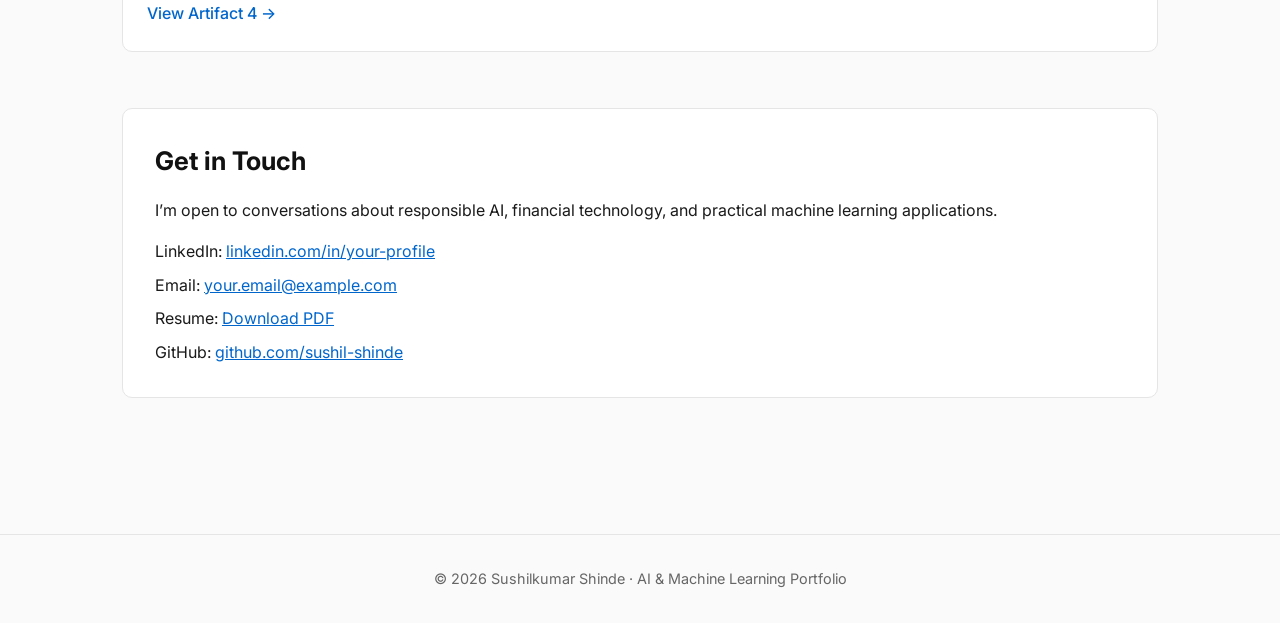
==== commit 9baee4af: "Add AI & ML portfolio" ====
--- a/index.html
+++ b/index.html
@@ -1,107 +1,168 @@
 <!DOCTYPE html>
-<html>
+<html lang="en">
 <head>
-
-<!-- META starts here -->
-<meta charset="utf-8">
-<meta name="viewport" content="width=device-width, initial-scale=1">
-
-
-<meta name="description" content="Sushilkumar Shinde is a software engineer working with J P Morgan (Mumbai, India) - Experienced in product development and finance domain.">
-
-<meta name="robots" content="index,follow">
-<!-- All Search Engines -->
-<meta name="googlebot" content="index,follow">
-<!-- Google Specific -->
-
-<!-- Tells Google not to show the sitelinks search box -->
-<meta name="google" content="nositelinkssearchbox">
-
-<meta name="google-site-verification" content="UWyUMFeUo2nX7zbhWdNHm6x1e-E50KSra4aUGZfIuFo" />
-<meta name="yandex-verification" content="6547a37c361c245d" />
-<meta name="msvalidate.01" content="43B808F41171D64E8D45252DA8104826" />
-<meta name="norton-safeweb-site-verification" content="8v75oe7gq2lc94ejy-35yzrzgc0eczeu-fv2o0x68isq50nrvhlh1on5qujyly5eqpcmf0gopeqv10hnsxdl0qygmuxklyua99mz4x6qblz8hq32ec9sly20ybw98di8" />
-
-<meta name="subject" content="Sushilkumar Shinde - Software Engineer">
-
-<meta http-equiv="x-dns-prefetch-control" content="off">
-
-<meta property="fb:app_id" content="sushil.shinde9">
-<meta property="og:locale" content="en_IN">
-<meta property="og:title" content="Sushilkumar Shinde" />
-<meta property="og:site_name" content="Sushilkumar Shinde">
-<meta property="og:description"
-	content="Sushilkumar Shinde is a software engineer working with J P Morgan (Mumbai, India) - Experienced in product development and finance domain." />
-<meta property="og:type" content="website" />
-<meta property="og:url" content="http://sushilshinde.com/" />
-<meta property="og:locale" content="en_IN">
-<meta property="article:author" content="">
-<meta property="og:updated_time" content="2019-10-19T00:00:00&#43;00:00" />
-
-<meta itemprop="name" content="Sushilkumar Shinde">
-<meta itemprop="description" content="Sushilkumar Shinde is a software engineer working with J P Morgan (Mumbai, India) - Experienced in product development and finance domain.">
-
-<meta name="twitter:card" content="summary" />
-<meta name="twitter:title" content="" />
-<meta name="twitter:description" content="Sushilkumar Shinde is a software engineer working with J P Morgan (Mumbai, India) - Experienced in product development and finance domain." />
-
-<meta http-equiv="X-UA-Compatible" content="IE=edge">
-<meta name="author" content="map[]" />
-<!-- META ends here -->
-
-<title>Sushilkumar Shinde - Software Engineer</title>
-
-<link rel="shortcut icon" type="image/x-icon" href="images/favicon.ico"
-	async>
-<link rel="stylesheet" href="css/main.css" async>
-<link rel="stylesheet" href="css/fa.css" async>
-
-<!-- Global site tag (gtag.js) - Google Analytics -->
-<script async
-	src="https://www.googletagmanager.com/gtag/js?id=UA-145076743-1"></script>
-<script>
-	window.dataLayer = window.dataLayer || [];
-	function gtag() {
-		dataLayer.push(arguments);
-	}
-	gtag('js', new Date());
-
-	gtag('config', 'UA-145076743-1');
-</script>
-
+  <meta charset="UTF-8" />
+  <meta name="viewport" content="width=device-width, initial-scale=1.0" />
+  <title>Sushilkumar Shinde | AI & Machine Learning</title>
+  <link rel="preconnect" href="https://fonts.googleapis.com">
+  <link href="https://fonts.googleapis.com/css2?family=Inter:wght@400;500;600;700&display=swap" rel="stylesheet">
+  <style>
+    * { box-sizing: border-box; margin: 0; padding: 0; }
+    body {
+      font-family: 'Inter', system_ui, sans-serif;
+      line-height: 1.6;
+      color: #1a1a1a;
+      background: #fafafa;
+    }
+    header {
+      background: #fff;
+      border-bottom: 1px solid #e5e5e5;
+      position: sticky;
+      top: 0;
+      z-index: 100;
+    }
+    nav {
+      max-width: 1100px;
+      margin: 0 auto;
+      padding: 1rem 2rem;
+      display: flex;
+      justify-content: space-between;
+      align-items: center;
+    }
+    nav .logo { font-weight: 700; font-size: 1.1rem; }
+    nav ul { display: flex; gap: 1.75rem; list-style: none; }
+    nav a { text-decoration: none; color: #333; font-weight: 500; }
+    nav a:hover { color: #0066cc; }
+    main { max-width: 1100px; margin: 0 auto; padding: 3rem 2rem; }
+    .hero { margin-bottom: 3rem; }
+    .hero h1 { font-size: 2.6rem; font-weight: 700; margin-bottom: 0.5rem; }
+    .hero .subtitle { font-size: 1.25rem; color: #444; margin-bottom: 1.5rem; }
+    section { margin-bottom: 3.5rem; }
+    h2 { font-size: 1.6rem; margin-bottom: 1rem; color: #111; }
+    .focus-list, .skills-list {
+      display: flex; flex-wrap: wrap; gap: 0.75rem; margin-top: 1rem;
+    }
+    .focus-list span, .skills-list span {
+      background: #f0f4f8;
+      padding: 0.4rem 0.9rem;
+      border-radius: 999px;
+      font-size: 0.95rem;
+    }
+    .projects { display: grid; gap: 1.5rem; }
+    .project-card {
+      background: #fff;
+      border: 1px solid #e5e5e5;
+      border-radius: 10px;
+      padding: 1.5rem;
+      transition: box-shadow 0.2s;
+    }
+    .project-card:hover { box-shadow: 0 4px 12px rgba(0,0,0,0.06); }
+    .project-card h3 { margin-bottom: 0.5rem; }
+    .project-card a { color: #0066cc; font-weight: 500; text-decoration: none; }
+    .contact { background: #fff; padding: 2rem; border-radius: 10px; border: 1px solid #e5e5e5; }
+    .contact a { color: #0066cc; }
+    footer {
+      text-align: center;
+      padding: 2rem;
+      color: #666;
+      font-size: 0.9rem;
+      border-top: 1px solid #e5e5e5;
+      margin-top: 2rem;
+    }
+    @media (max-width: 600px) {
+      nav { flex-direction: column; gap: 1rem; }
+      .hero h1 { font-size: 2rem; }
+    }
+  </style>
 </head>
 <body>
-	<div id="profileContainer">
-		<div id="profile">
-			<header>
-				<div class="avatar">
-					<img class="avatarMask" src="images/sushil_shinde.jpg"
-						alt="Sushilkumar Shinde"> <img
-						src="images/avatar-border.svg">
-				</div>
-				<h1 class="author">Sushilkumar Shinde</h1>
-			</header>
+  <header>
+    <nav>
+      <div class="logo">Sushilkumar Shinde</div>
+      <ul>
+        <li><a href="#about">About</a></li>
+        <li><a href="#projects">Projects</a></li>
+        <li><a href="#contact">Contact</a></li>
+      </ul>
+    </nav>
+  </header>
 
-			<h4 class="normal-weight">Software Engineer @ J P Morgan</h4>
-			<h4 class="normal-weight">Based in Houston, Texas</h4>
+  <main>
+    <section class="hero">
+      <h1>Sushilkumar Shinde</h1>
+      <p class="subtitle">From Financial Technology to AI and Machine Learning</p>
+      <p>Software engineer with experience at JPMorgan Chase and Nomura. Building reliable, responsible AI solutions that support better decision-making.</p>
+    </section>
 
-			<!--<a id='resume' href="resume/sushil_shinde.pdf">View Resume</a>-->
+    <section id="about">
+      <h2>About Me</h2>
+      <p>I am a software engineer with experience in financial technology, including roles at JPMorgan Chase and Nomura. My work has involved large-scale applications, data pipelines, and order management systems supporting global financial exchanges.</p>
+      <p style="margin-top:1rem;">I am expanding my knowledge through graduate studies in Artificial Intelligence and Machine Learning at Indiana Wesleyan University. My goal is to combine my software engineering experience with AI and machine learning to solve practical business problems.</p>
 
-			<nav>
-				<ul>
-					<li><a href="https://in.linkedin.com/in/sushilshinde"
-						aria-label="email"><i class="fab fa-linkedin-in fa-lg"></i><br></a></li>
-					<li><a href="mailto:sushil.shinde@gmail.com"
-						aria-label="email"><i class='fa fa-envelope fa-lg'></i><br></a></li>
-					<li><a href="https://github.com/sushil-shinde"
-						aria-label="github"><i class='fab fa-github fa-lg'></i><br></a></li>
-					<!-- <li><a href="https://www.facebook.com/sushil.shinde"
-						aria-label="facebook"><i class='fab fa-facebook fa-lg'></i><br></a></li> -->
-					<li><a href="portfolio/">AI & Machine Learning Portfolio</i><br></a></li>
-				</ul>
-			</nav>
-		</div>
-	</div>
-	<footer> </footer>
+      <h3 style="margin-top:1.75rem; margin-bottom:0.75rem;">Professional Focus</h3>
+      <div class="focus-list">
+        <span>Artificial Intelligence & Machine Learning</span>
+        <span>Financial Technology</span>
+        <span>Data Accuracy & Reliability</span>
+        <span>Software Engineering</span>
+        <span>Practical AI Applications</span>
+      </div>
+
+      <h3 style="margin-top:1.75rem; margin-bottom:0.75rem;">Skills</h3>
+      <div class="skills-list">
+        <span>Python</span>
+        <span>SQL</span>
+        <span>Prompt Engineering</span>
+        <span>Responsible AI</span>
+        <span>Data Pipelines</span>
+        <span>Real-time Systems</span>
+        <span>Technical Communication</span>
+      </div>
+    </section>
+
+    <section id="projects">
+      <h2>Featured Projects</h2>
+      <div class="projects">
+        <div class="project-card">
+          <h3>Artifact 1: Financial Data Learning Assistant</h3>
+          <p>Educational AI assistant that helps beginners understand stock market data. Demonstrates prompt engineering, testing, and responsible AI use.</p>
+          <p style="margin-top:0.75rem;"><a href="artifact-1.html">View Artifact 1 →</a></p>
+        </div>
+
+        <div class="project-card">
+          <h3>Artifact 2: Machine Learning vs. Deep Learning</h3>
+          <p>Comparative study of real-world applications (SpamAssassin vs. medical imaging). Shows ability to evaluate technology choices based on problem and constraints.</p>
+          <p style="margin-top:0.75rem;"><a href="artifact-2.html">View Artifact 2 →</a></p>
+        </div>
+
+        <div class="project-card">
+          <h3>Artifact 3: Explaining Neural Networks</h3>
+          <p>Beginner-friendly explanation of neural networks using a financial transaction monitoring example. Strong technical communication.</p>
+          <p style="margin-top:0.75rem;"><a href="artifact-3.html">View Artifact 3 →</a></p>
+        </div>
+
+        <div class="project-card">
+          <h3>Artifact 4: Leading Responsible AI in Financial Technology</h3>
+          <p>Practical leadership framework + checklist for recognizing and reducing human bias. Includes a worked example showing how the checklist changes a GO decision to HOLD.</p>
+          <p style="margin-top:0.75rem;"><a href="artifact-4.html">View Artifact 4 →</a></p>
+        </div>
+      </div>
+    </section>
+
+    <section id="contact" class="contact">
+      <h2>Get in Touch</h2>
+      <p>I’m open to conversations about responsible AI, financial technology, and practical machine learning applications.</p>
+      <ul style="margin-top:1rem; list-style:none;">
+        <li style="margin-bottom:0.5rem;">LinkedIn: <a href="https://www.linkedin.com/in/your-profile" target="_blank">linkedin.com/in/your-profile</a></li>
+        <li style="margin-bottom:0.5rem;">Email: <a href="mailto:your.email@example.com">your.email@example.com</a></li>
+        <li style="margin-bottom:0.5rem;">Resume: <a href="resume.pdf" target="_blank">Download PDF</a></li>
+        <li>GitHub: <a href="https://github.com/sushil-shinde" target="_blank">github.com/sushil-shinde</a></li>
+      </ul>
+    </section>
+  </main>
+
+  <footer>
+    <p>© 2026 Sushilkumar Shinde · AI & Machine Learning Portfolio</p>
+  </footer>
 </body>
-</html>
+</html>
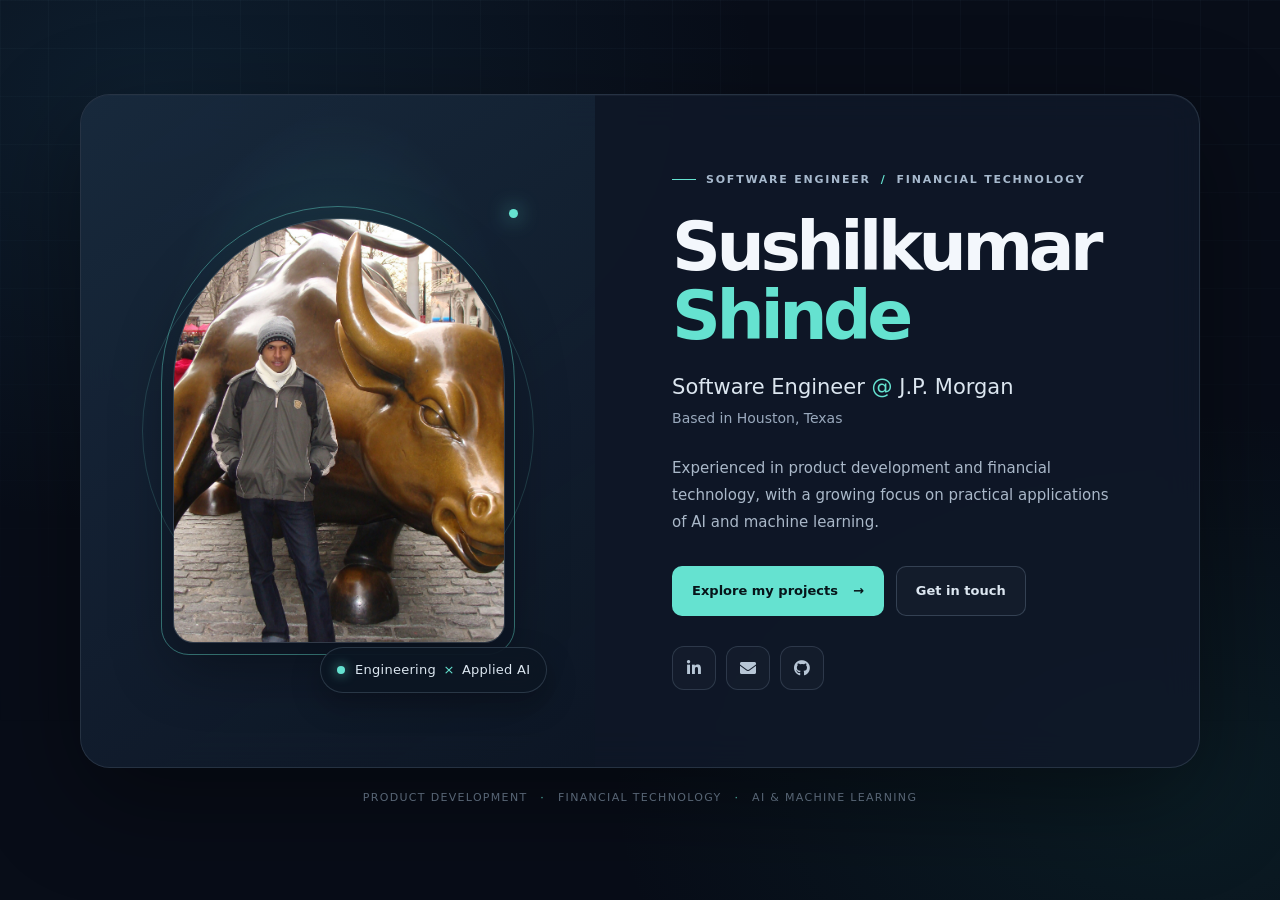
==== commit 21ba79d2: "Add AI & ML portfolio" ====
--- a/index.html
+++ b/index.html
@@ -1,168 +1,118 @@
 <!DOCTYPE html>
-<html lang="en">
+<html>
 <head>
-  <meta charset="UTF-8" />
-  <meta name="viewport" content="width=device-width, initial-scale=1.0" />
-  <title>Sushilkumar Shinde | AI & Machine Learning</title>
-  <link rel="preconnect" href="https://fonts.googleapis.com">
-  <link href="https://fonts.googleapis.com/css2?family=Inter:wght@400;500;600;700&display=swap" rel="stylesheet">
-  <style>
-    * { box-sizing: border-box; margin: 0; padding: 0; }
-    body {
-      font-family: 'Inter', system_ui, sans-serif;
-      line-height: 1.6;
-      color: #1a1a1a;
-      background: #fafafa;
-    }
-    header {
-      background: #fff;
-      border-bottom: 1px solid #e5e5e5;
-      position: sticky;
-      top: 0;
-      z-index: 100;
-    }
-    nav {
-      max-width: 1100px;
-      margin: 0 auto;
-      padding: 1rem 2rem;
-      display: flex;
-      justify-content: space-between;
-      align-items: center;
-    }
-    nav .logo { font-weight: 700; font-size: 1.1rem; }
-    nav ul { display: flex; gap: 1.75rem; list-style: none; }
-    nav a { text-decoration: none; color: #333; font-weight: 500; }
-    nav a:hover { color: #0066cc; }
-    main { max-width: 1100px; margin: 0 auto; padding: 3rem 2rem; }
-    .hero { margin-bottom: 3rem; }
-    .hero h1 { font-size: 2.6rem; font-weight: 700; margin-bottom: 0.5rem; }
-    .hero .subtitle { font-size: 1.25rem; color: #444; margin-bottom: 1.5rem; }
-    section { margin-bottom: 3.5rem; }
-    h2 { font-size: 1.6rem; margin-bottom: 1rem; color: #111; }
-    .focus-list, .skills-list {
-      display: flex; flex-wrap: wrap; gap: 0.75rem; margin-top: 1rem;
-    }
-    .focus-list span, .skills-list span {
-      background: #f0f4f8;
-      padding: 0.4rem 0.9rem;
-      border-radius: 999px;
-      font-size: 0.95rem;
-    }
-    .projects { display: grid; gap: 1.5rem; }
-    .project-card {
-      background: #fff;
-      border: 1px solid #e5e5e5;
-      border-radius: 10px;
-      padding: 1.5rem;
-      transition: box-shadow 0.2s;
-    }
-    .project-card:hover { box-shadow: 0 4px 12px rgba(0,0,0,0.06); }
-    .project-card h3 { margin-bottom: 0.5rem; }
-    .project-card a { color: #0066cc; font-weight: 500; text-decoration: none; }
-    .contact { background: #fff; padding: 2rem; border-radius: 10px; border: 1px solid #e5e5e5; }
-    .contact a { color: #0066cc; }
-    footer {
-      text-align: center;
-      padding: 2rem;
-      color: #666;
-      font-size: 0.9rem;
-      border-top: 1px solid #e5e5e5;
-      margin-top: 2rem;
-    }
-    @media (max-width: 600px) {
-      nav { flex-direction: column; gap: 1rem; }
-      .hero h1 { font-size: 2rem; }
-    }
-  </style>
+
+<!-- META starts here -->
+<meta charset="utf-8">
+<meta name="viewport" content="width=device-width, initial-scale=1">
+
+
+<meta name="description" content="Sushilkumar Shinde is a software engineer working with J P Morgan (Mumbai, India) - Experienced in product development and finance domain.">
+
+<meta name="robots" content="index,follow">
+<!-- All Search Engines -->
+<meta name="googlebot" content="index,follow">
+<!-- Google Specific -->
+
+<!-- Tells Google not to show the sitelinks search box -->
+<meta name="google" content="nositelinkssearchbox">
+
+<meta name="google-site-verification" content="UWyUMFeUo2nX7zbhWdNHm6x1e-E50KSra4aUGZfIuFo" />
+<meta name="yandex-verification" content="6547a37c361c245d" />
+<meta name="msvalidate.01" content="43B808F41171D64E8D45252DA8104826" />
+<meta name="norton-safeweb-site-verification" content="8v75oe7gq2lc94ejy-35yzrzgc0eczeu-fv2o0x68isq50nrvhlh1on5qujyly5eqpcmf0gopeqv10hnsxdl0qygmuxklyua99mz4x6qblz8hq32ec9sly20ybw98di8" />
+
+<meta name="subject" content="Sushilkumar Shinde - Software Engineer">
+
+<meta http-equiv="x-dns-prefetch-control" content="off">
+
+<meta property="fb:app_id" content="sushil.shinde9">
+<meta property="og:locale" content="en_IN">
+<meta property="og:title" content="Sushilkumar Shinde" />
+<meta property="og:site_name" content="Sushilkumar Shinde">
+<meta property="og:description"
+	content="Sushilkumar Shinde is a software engineer working with J P Morgan (Mumbai, India) - Experienced in product development and finance domain." />
+<meta property="og:type" content="website" />
+<meta property="og:url" content="http://sushilshinde.com/" />
+<meta property="og:locale" content="en_IN">
+<meta property="article:author" content="">
+<meta property="og:updated_time" content="2019-10-19T00:00:00&#43;00:00" />
+
+<meta itemprop="name" content="Sushilkumar Shinde">
+<meta itemprop="description" content="Sushilkumar Shinde is a software engineer working with J P Morgan (Mumbai, India) - Experienced in product development and finance domain.">
+
+<meta name="twitter:card" content="summary" />
+<meta name="twitter:title" content="" />
+<meta name="twitter:description" content="Sushilkumar Shinde is a software engineer working with J P Morgan (Mumbai, India) - Experienced in product development and finance domain." />
+
+<meta http-equiv="X-UA-Compatible" content="IE=edge">
+<meta name="author" content="map[]" />
+<!-- META ends here -->
+
+<title>Sushilkumar Shinde - Software Engineer</title>
+
+<link rel="shortcut icon" type="image/x-icon" href="images/favicon.ico"
+	async>
+<link rel="stylesheet" href="css/main.css" async>
+<link rel="stylesheet" href="css/home.css">
+<link rel="stylesheet" href="css/fa.css" async>
+
+<!-- Global site tag (gtag.js) - Google Analytics -->
+<script async
+	src="https://www.googletagmanager.com/gtag/js?id=UA-145076743-1"></script>
+<script>
+	window.dataLayer = window.dataLayer || [];
+	function gtag() {
+		dataLayer.push(arguments);
+	}
+	gtag('js', new Date());
+
+	gtag('config', 'UA-145076743-1');
+</script>
+
 </head>
-<body>
-  <header>
-    <nav>
-      <div class="logo">Sushilkumar Shinde</div>
-      <ul>
-        <li><a href="#about">About</a></li>
-        <li><a href="#projects">Projects</a></li>
-        <li><a href="#contact">Contact</a></li>
-      </ul>
-    </nav>
-  </header>
+<body class="home-page">
+	<main class="profile-shell">
+		<section class="profile-card" aria-labelledby="profile-name">
+			<div class="profile-art">
+				<div class="portrait-frame">
+					<img src="images/sushil_shinde.jpg" alt="Portrait of Sushilkumar Shinde">
+				</div>
+				<div class="focus-badge">
+					<span class="focus-indicator" aria-hidden="true"></span>
+					<span>Engineering <span class="badge-divider">&times;</span> Applied AI</span>
+				</div>
+			</div>
 
-  <main>
-    <section class="hero">
-      <h1>Sushilkumar Shinde</h1>
-      <p class="subtitle">From Financial Technology to AI and Machine Learning</p>
-      <p>Software engineer with experience at JPMorgan Chase and Nomura. Building reliable, responsible AI solutions that support better decision-making.</p>
-    </section>
+			<div class="profile-copy">
+				<p class="eyebrow"><span class="eyebrow-line" aria-hidden="true"></span>Software Engineer <span class="eyebrow-divider">/</span> Financial Technology</p>
+				<h1 id="profile-name">Sushilkumar <span>Shinde</span></h1>
+				<p class="role">Software Engineer <span>@</span> J.P. Morgan</p>
+				<p class="location">Based in Houston, Texas</p>
+				<p class="intro">Experienced in product development and financial technology, with a growing focus on practical applications of AI and machine learning.</p>
 
-    <section id="about">
-      <h2>About Me</h2>
-      <p>I am a software engineer with experience in financial technology, including roles at JPMorgan Chase and Nomura. My work has involved large-scale applications, data pipelines, and order management systems supporting global financial exchanges.</p>
-      <p style="margin-top:1rem;">I am expanding my knowledge through graduate studies in Artificial Intelligence and Machine Learning at Indiana Wesleyan University. My goal is to combine my software engineering experience with AI and machine learning to solve practical business problems.</p>
+				<div class="profile-actions">
+					<a class="button button-primary" href="portfolio/">
+						Explore my projects
+						<span aria-hidden="true">&rarr;</span>
+					</a>
+					<a class="button button-secondary" href="#connect">Get in touch</a>
+				</div>
 
-      <h3 style="margin-top:1.75rem; margin-bottom:0.75rem;">Professional Focus</h3>
-      <div class="focus-list">
-        <span>Artificial Intelligence & Machine Learning</span>
-        <span>Financial Technology</span>
-        <span>Data Accuracy & Reliability</span>
-        <span>Software Engineering</span>
-        <span>Practical AI Applications</span>
-      </div>
-
-      <h3 style="margin-top:1.75rem; margin-bottom:0.75rem;">Skills</h3>
-      <div class="skills-list">
-        <span>Python</span>
-        <span>SQL</span>
-        <span>Prompt Engineering</span>
-        <span>Responsible AI</span>
-        <span>Data Pipelines</span>
-        <span>Real-time Systems</span>
-        <span>Technical Communication</span>
-      </div>
-    </section>
-
-    <section id="projects">
-      <h2>Featured Projects</h2>
-      <div class="projects">
-        <div class="project-card">
-          <h3>Artifact 1: Financial Data Learning Assistant</h3>
-          <p>Educational AI assistant that helps beginners understand stock market data. Demonstrates prompt engineering, testing, and responsible AI use.</p>
-          <p style="margin-top:0.75rem;"><a href="artifact-1.html">View Artifact 1 →</a></p>
-        </div>
-
-        <div class="project-card">
-          <h3>Artifact 2: Machine Learning vs. Deep Learning</h3>
-          <p>Comparative study of real-world applications (SpamAssassin vs. medical imaging). Shows ability to evaluate technology choices based on problem and constraints.</p>
-          <p style="margin-top:0.75rem;"><a href="artifact-2.html">View Artifact 2 →</a></p>
-        </div>
-
-        <div class="project-card">
-          <h3>Artifact 3: Explaining Neural Networks</h3>
-          <p>Beginner-friendly explanation of neural networks using a financial transaction monitoring example. Strong technical communication.</p>
-          <p style="margin-top:0.75rem;"><a href="artifact-3.html">View Artifact 3 →</a></p>
-        </div>
-
-        <div class="project-card">
-          <h3>Artifact 4: Leading Responsible AI in Financial Technology</h3>
-          <p>Practical leadership framework + checklist for recognizing and reducing human bias. Includes a worked example showing how the checklist changes a GO decision to HOLD.</p>
-          <p style="margin-top:0.75rem;"><a href="artifact-4.html">View Artifact 4 →</a></p>
-        </div>
-      </div>
-    </section>
-
-    <section id="contact" class="contact">
-      <h2>Get in Touch</h2>
-      <p>I’m open to conversations about responsible AI, financial technology, and practical machine learning applications.</p>
-      <ul style="margin-top:1rem; list-style:none;">
-        <li style="margin-bottom:0.5rem;">LinkedIn: <a href="https://www.linkedin.com/in/your-profile" target="_blank">linkedin.com/in/your-profile</a></li>
-        <li style="margin-bottom:0.5rem;">Email: <a href="mailto:your.email@example.com">your.email@example.com</a></li>
-        <li style="margin-bottom:0.5rem;">Resume: <a href="resume.pdf" target="_blank">Download PDF</a></li>
-        <li>GitHub: <a href="https://github.com/sushil-shinde" target="_blank">github.com/sushil-shinde</a></li>
-      </ul>
-    </section>
-  </main>
-
-  <footer>
-    <p>© 2026 Sushilkumar Shinde · AI & Machine Learning Portfolio</p>
-  </footer>
+				<nav class="social-links" id="connect" aria-label="Connect with Sushilkumar">
+					<a href="https://in.linkedin.com/in/sushilshinde" aria-label="LinkedIn">
+						<i class="fab fa-linkedin-in" aria-hidden="true"></i>
+					</a>
+					<a href="mailto:sushil.shinde@gmail.com" aria-label="Email">
+						<i class="fa fa-envelope" aria-hidden="true"></i>
+					</a>
+					<a href="https://github.com/sushil-shinde" aria-label="GitHub">
+						<i class="fab fa-github" aria-hidden="true"></i>
+					</a>
+				</nav>
+			</div>
+		</section>
+		<p class="page-note">Product development <span aria-hidden="true">&middot;</span> Financial technology <span aria-hidden="true">&middot;</span> AI &amp; machine learning</p>
+	</main>
 </body>
-</html>+</html>
--- a/css/main.css
+++ b/css/main.css
@@ -0,0 +1 @@
+body{-ms-text-size-adjust:100%;-webkit-text-size-adjust:100%;min-height:100vh;margin:0;padding:20px;box-sizing:border-box;background-color:#efefef;color:#707070;text-align:center;font-family:-apple-system,BlinkMacSystemFont,segoe ui,Helvetica,Arial,sans-serif,apple color emoji,segoe ui emoji,segoe ui symbol;line-height:1.5;font-size:20px;word-wrap:break-word}a:link{color:#707070}a:visited{color:#707070}a:hover{color:#707070}a:active{color:#707070}header .avatar{position:relative;height:100px}header .avatar img{position:absolute;width:140px;margin:0 auto;left:0;right:0}header .avatarMask{clip-path:circle(68px at center);-webkit-clip-path:circle(68px at center)}footer{font-size:12px;box-sizing:border-box}#profileContainer{min-height:calc(100vh - 100px);display:flex;justify-content:center;align-items:center}#profile{max-width:600px}nav ul{display:flex;justify-content:space-evenly;max-width:300px;margin:20px auto;padding:0;list-style:none}nav li{flex:1}#searchBox{position:relative;max-width:300px;height:30px;margin:20px auto}#searchBox #searchBoxInput{position:absolute;width:100%;padding:0 35px 0 15px;top:0;left:0;right:0;bottom:0;border-radius:15px;outline:0;font-size:15px;color:#707070;background-color:#f6f6f6;border:solid 1px #c9c9c9;box-sizing:border-box}#searchBox #searchBoxInput::placeholder{color:#c9c9c9}#searchBox #searchBoxIcon{position:absolute;height:20px;width:20px;top:5px;right:10px}#searchResults{display:none;position:absolute;max-width:600px;margin:0 auto;top:240px;left:0;right:0;padding:5px;background-color:#f6f6f6;border:solid 1px #c9c9c9;border-radius:5px;text-align:left;box-sizing:border-box}#searchResults .searchResultPage{padding:20px}#searchResults .searchResultTitle{font-weight:700;margin:5px 0}#searchResults .searchResultBody{font-size:14px}#searchResults mark{background-color:#dddfdf}#contentsList{padding:20px 0}#contentsList hr.separator{width:10px;margin:30px auto;border:solid 1px #c9c9c9}#contentBody{max-width:800px;margin:0 auto;padding:20px 0;text-align:left}#contentBody a{background-color:transparent}#contentBody a:active,#contentBody a:hover{outline-width:0}#contentBody strong{font-weight:inherit}#contentBody strong{font-weight:bolder}#contentBody h1{font-size:2em;margin:.67em 0}#contentBody img{border-style:none;box-shadow:0 3px 15px rgba(0,0,0,.2)}#contentBody code,#contentBody kbd,#contentBody pre{font-family:monospace,monospace;font-size:1em}#contentBody hr{box-sizing:content-box;height:0;overflow:visible}#contentBody input{font:inherit;margin:0}#contentBody input{overflow:visible}#contentBody [type=checkbox]{box-sizing:border-box;padding:0}#contentBody *{box-sizing:border-box}#contentBody input{font-family:inherit;font-size:inherit;line-height:inherit}#contentBody a{text-decoration:underline}#contentBody a:hover{text-decoration:underline}#contentBody strong{font-weight:600}#contentBody hr{height:0;margin:15px 0;overflow:hidden;background:transparent;border:0;border-bottom:1px solid #dfe2e5}#contentBody hr::before{display:table;content:""}#contentBody hr::after{display:table;clear:both;content:""}#contentBody table{border-spacing:0;border-collapse:collapse}#contentBody td,#contentBody th{padding:0}#contentBody h1,#contentBody h2,#contentBody h3,#contentBody h4,#contentBody h5,#contentBody h6{margin-top:0;margin-bottom:0}#contentBody h1{font-size:32px;font-weight:600}#contentBody h2{font-size:24px;font-weight:600}#contentBody h3{font-size:20px;font-weight:600}#contentBody h4{font-size:16px;font-weight:600}#contentBody h5{font-size:14px;font-weight:600}#contentBody h6{font-size:12px;font-weight:600}#contentBody p{margin-top:0;margin-bottom:10px}#contentBody blockquote{margin:0}#contentBody ul,#contentBody ol{padding-left:0;margin-top:0;margin-bottom:0}#contentBody ol ol,#contentBody ul ol{list-style-type:lower-roman}#contentBody ul ul ol,#contentBody ul ol ol,#contentBody ol ul ol,#contentBody ol ol ol{list-style-type:lower-alpha}#contentBody dd{margin-left:0}#contentBody code{font-family:sfmono-regular,Consolas,liberation mono,Menlo,Courier,monospace;font-size:12px}#contentBody pre{margin-top:0;margin-bottom:0;font-family:sfmono-regular,Consolas,liberation mono,Menlo,Courier,monospace;font-size:12px}#contentBody .octicon{vertical-align:text-bottom}#contentBody .pl-0{padding-left:0!important}#contentBody .pl-1{padding-left:4px!important}#contentBody .pl-2{padding-left:8px!important}#contentBody .pl-3{padding-left:16px!important}#contentBody .pl-4{padding-left:24px!important}#contentBody .pl-5{padding-left:32px!important}#contentBody .pl-6{padding-left:40px!important}#contentBody::before{display:table;content:""}#contentBody::after{display:table;clear:both;content:""}#contentBody>*:first-child{margin-top:0!important}#contentBody>*:last-child{margin-bottom:0!important}#contentBody a:not([href]){color:inherit;text-decoration:none}#contentBody .anchor{float:left;padding-right:4px;margin-left:-20px;line-height:1}#contentBody .anchor:focus{outline:none}#contentBody p,#contentBody blockquote,#contentBody ul,#contentBody ol,#contentBody dl,#contentBody table,#contentBody pre{margin-top:0;margin-bottom:16px}#contentBody hr{height:.25em;padding:0;margin:24px 0;background-color:#e1e4e8;border:0}#contentBody blockquote{padding:0 1em;color:#6a737d;border-left:.25em solid #dfe2e5}#contentBody blockquote>:first-child{margin-top:0}#contentBody blockquote>:last-child{margin-bottom:0}#contentBody kbd{display:inline-block;padding:3px 5px;font-size:11px;line-height:10px;color:#444d56;vertical-align:middle;background-color:#fafbfc;border:solid 1px #c6cbd1;border-bottom-color:#959da5;border-radius:3px;box-shadow:inset 0 -1px 0 #959da5}#contentBody h1,#contentBody h2,#contentBody h3,#contentBody h4,#contentBody h5,#contentBody h6{margin-top:24px;margin-bottom:16px;font-weight:600;line-height:1.25}#contentBody h1 .octicon-link,#contentBody h2 .octicon-link,#contentBody h3 .octicon-link,#contentBody h4 .octicon-link,#contentBody h5 .octicon-link,#contentBody h6 .octicon-link{color:#1b1f23;vertical-align:middle;visibility:hidden}#contentBody h1:hover .anchor,#contentBody h2:hover .anchor,#contentBody h3:hover .anchor,#contentBody h4:hover .anchor,#contentBody h5:hover .anchor,#contentBody h6:hover .anchor{text-decoration:none}#contentBody h1:hover .anchor .octicon-link,#contentBody h2:hover .anchor .octicon-link,#contentBody h3:hover .anchor .octicon-link,#contentBody h4:hover .anchor .octicon-link,#contentBody h5:hover .anchor .octicon-link,#contentBody h6:hover .anchor .octicon-link{visibility:visible}#contentBody h1{padding-bottom:.3em;font-size:2em;border-bottom:1px solid #c9c9c9}#contentBody h2{padding-bottom:.3em;font-size:1.5em;border-bottom:1px solid #c9c9c9}#contentBody h3{font-size:1.25em}#contentBody h4{font-size:1em}#contentBody h5{font-size:.875em}#contentBody h6{font-size:.85em;color:#6a737d}#contentBody ul,#contentBody ol{padding-left:2em}#contentBody ul ul,#contentBody ul ol,#contentBody ol ol,#contentBody ol ul{margin-top:0;margin-bottom:0}#contentBody li{word-wrap:break-all}#contentBody li>p{margin-top:16px}#contentBody li+li{margin-top:.25em}#contentBody dl{padding:0}#contentBody dl dt{padding:0;margin-top:16px;font-size:1em;font-style:italic;font-weight:600}#contentBody dl dd{padding:0 16px;margin-bottom:16px}#contentBody table{display:block;width:100%;overflow:auto}#contentBody table th{font-weight:600}#contentBody table th,#contentBody table td{padding:6px 13px;border:1px solid #c9c9c9;background-color:#f6f6f6}#contentBody img{max-width:100%;box-sizing:content-box;background-color:#f6f6f6}#contentBody img[align=right]{padding-left:20px}#contentBody img[align=left]{padding-right:20px}#contentBody code{padding:.2em .4em;margin:0;font-size:85%;background-color:#f6f6f6;border-radius:3px}#contentBody pre{word-wrap:normal}#contentBody pre>code{padding:0;margin:0;font-size:100%;word-break:normal;white-space:pre;background:transparent;border:0}#contentBody .highlight{margin-bottom:16px}#contentBody .highlight pre{margin-bottom:0;word-break:normal}#contentBody .highlight pre,#contentBody pre{padding:16px;overflow:auto;font-size:85%;line-height:1.45;background-color:#f6f6f6;border-radius:3px}#contentBody pre code{display:inline;max-width:auto;padding:0;margin:0;overflow:visible;line-height:inherit;word-wrap:normal;background-color:transparent;border:0}#contentBody .full-commit .btn-outline:not(:disabled):hover{color:#005cc5;border-color:#005cc5}#contentBody kbd{display:inline-block;padding:3px 5px;font:11px sfmono-regular,Consolas,liberation mono,Menlo,Courier,monospace;line-height:10px;color:#444d56;vertical-align:middle;background-color:#fafbfc;border:solid 1px #d1d5da;border-bottom-color:#c6cbd1;border-radius:3px;box-shadow:inset 0 -1px 0 #c6cbd1}#contentBody :checked+.radio-label{position:relative;z-index:1;border-color:#0366d6}#contentBody .task-list-item{list-style-type:none}#contentBody .task-list-item+.task-list-item{margin-top:3px}#contentBody .task-list-item input{margin:0 .2em .25em -1.6em;vertical-align:middle}#contentBody hr{border-bottom-color:#eee}.highlight .hll{background-color:#ffc}.highlight{background:#f8f8f8}.highlight .c{color:#6a737d}.highlight .err{}.highlight .k{color:#d73a49}.highlight .o{}.highlight .ch{color:#6a737d}.highlight .cm{color:#6a737d}.highlight .cp{color:#d73a49}.highlight .cpf{color:#032f62}.highlight .c1{color:#6a737d}.highlight .cs{color:#6a737d}.highlight .gd{color:#b31d28;background-color:#ffeef0}.highlight .ge{}.highlight .gr{}.highlight .gh{color:#005cc5}.highlight .gi{color:#22863a;background-color:#f0fff4}.highlight .go{}.highlight .gp{}.highlight .gs{font-weight:700}.highlight .gu{color:#6f42c1;font-weight:700}.highlight .gt{color:#04d}.highlight .kc{color:#005cc5}.highlight .kd{color:#d73a49}.highlight .kn{color:#d73a49}.highlight .kp{color:#d73a49}.highlight .kr{color:#d73a49}.highlight .kt{color:#d73a49}.highlight .m{color:#666}.highlight .s{color:#032f62}.highlight .na{}.highlight .nb{color:#005cc5}.highlight .nc{color:#6f42c1}.highlight .no{color:#005cc5}.highlight .nd{color:#6f42c1}.highlight .ni{color:#005cc5}.highlight .ne{color:#005cc5}.highlight .nf{color:#6f42c1}.highlight .nl{color:#005cc5}.highlight .nn{color:#6f42c1}.highlight .nt{color:#22863a}.highlight .nv{color:#24292e}.highlight .ow{color:#d73a49}.highlight .w{color:#bbb}.highlight .mb{color:#005cc5}.highlight .mf{color:#005cc5}.highlight .mh{color:#005cc5}.highlight .mi{color:#005cc5}.highlight .mo{color:#005cc5}.highlight .sa{color:#d73a49}.highlight .sb{color:#032f62}.highlight .sc{color:#032f62}.highlight .dl{color:#d73a49}.highlight .sd{color:#032f62}.highlight .s2{color:#032f62}.highlight .se{color:#032f62}.highlight .sh{color:#032f62}.highlight .si{color:#005cc5}.highlight .sx{color:#032f62}.highlight .sr{color:#032f62}.highlight .s1{color:#032f62}.highlight .ss{color:#005cc5}.highlight .bp{color:#005cc5}.highlight .fm{color:#005cc5}.highlight .vc{color:#24292e}.highlight .vg{color:#24292e}.highlight .vi{color:#24292e}.highlight .vm{color:#005cc5}.highlight .il{color:#005cc5}.author{margin-top: 50px;}.normal-weight{font-weight: normal;}a{text-decoration: none;}#resume{color:cornflowerblue;}
--- a/css/home.css
+++ b/css/home.css
@@ -0,0 +1,367 @@
+:root {
+	color-scheme: dark;
+	--home-background: #080d18;
+	--home-panel: rgba(15, 24, 40, 0.88);
+	--home-text: #f3f7fc;
+	--home-muted: #9aa9bd;
+	--home-accent: #65e2d0;
+	--home-accent-strong: #38cdb8;
+}
+
+body.home-page {
+	position: relative;
+	display: grid;
+	min-height: 100vh;
+	margin: 0;
+	padding: clamp(20px, 5vw, 64px);
+	place-items: center;
+	overflow-x: hidden;
+	background:
+		radial-gradient(ellipse at 12% 10%, rgba(35, 91, 124, 0.22), transparent 38%),
+		radial-gradient(ellipse at 92% 88%, rgba(26, 115, 107, 0.15), transparent 34%),
+		var(--home-background);
+	color: var(--home-text);
+	text-align: left;
+	font-family: Inter, ui-sans-serif, system-ui, -apple-system, BlinkMacSystemFont, "Segoe UI", sans-serif;
+	font-size: 16px;
+}
+
+body.home-page::before {
+	position: fixed;
+	inset: 0;
+	z-index: 0;
+	background-image: linear-gradient(rgba(141, 174, 202, 0.035) 1px, transparent 1px), linear-gradient(90deg, rgba(141, 174, 202, 0.035) 1px, transparent 1px);
+	background-size: 48px 48px;
+	content: "";
+	pointer-events: none;
+	mask-image: linear-gradient(to bottom, black, transparent 85%);
+}
+
+.profile-shell {
+	position: relative;
+	z-index: 1;
+	width: min(100%, 1120px);
+}
+
+.profile-card {
+	display: grid;
+	grid-template-columns: minmax(0, 0.92fr) minmax(0, 1.08fr);
+	overflow: hidden;
+	border: 1px solid rgba(166, 194, 219, 0.16);
+	border-radius: 30px;
+	background: var(--home-panel);
+	box-shadow: 0 32px 100px rgba(0, 0, 0, 0.4), inset 0 1px rgba(255, 255, 255, 0.04);
+	backdrop-filter: blur(18px);
+}
+
+.profile-art {
+	position: relative;
+	display: grid;
+	min-height: 610px;
+	place-items: center;
+	overflow: hidden;
+	background:
+		radial-gradient(ellipse at 50% 42%, rgba(73, 203, 195, 0.18), transparent 48%),
+		linear-gradient(145deg, rgba(28, 48, 69, 0.7), rgba(11, 20, 33, 0.28));
+}
+
+.profile-art::before {
+	position: absolute;
+	width: 390px;
+	aspect-ratio: 1;
+	border: 1px solid rgba(113, 226, 212, 0.18);
+	border-radius: 50%;
+	content: "";
+}
+
+.profile-art::after {
+	position: absolute;
+	top: 17%;
+	right: 15%;
+	width: 9px;
+	height: 9px;
+	border-radius: 50%;
+	background: var(--home-accent);
+	box-shadow: 0 0 20px rgba(101, 226, 208, 0.9);
+	content: "";
+}
+
+.portrait-frame {
+	position: relative;
+	z-index: 1;
+	width: min(72%, 330px);
+	aspect-ratio: 0.78;
+}
+
+.portrait-frame::after {
+	position: absolute;
+	inset: -12px;
+	border: 1px solid rgba(101, 226, 208, 0.42);
+	border-radius: 190px 190px 30px 30px;
+	content: "";
+	pointer-events: none;
+}
+
+.portrait-frame img {
+	display: block;
+	width: 100%;
+	height: 100%;
+	border: 1px solid rgba(255, 255, 255, 0.14);
+	border-radius: 180px 180px 22px 22px;
+	object-fit: cover;
+	object-position: center;
+	box-shadow: 0 24px 60px rgba(0, 0, 0, 0.35);
+}
+
+.focus-badge {
+	position: absolute;
+	right: clamp(18px, 4vw, 48px);
+	bottom: 11%;
+	z-index: 2;
+	display: flex;
+	align-items: center;
+	gap: 10px;
+	padding: 12px 16px;
+	border: 1px solid rgba(179, 209, 229, 0.18);
+	border-radius: 999px;
+	background: rgba(12, 21, 34, 0.86);
+	color: #dce7f1;
+	font-size: 13px;
+	letter-spacing: 0.02em;
+	box-shadow: 0 12px 30px rgba(0, 0, 0, 0.25);
+	backdrop-filter: blur(12px);
+}
+
+.focus-indicator {
+	width: 8px;
+	height: 8px;
+	border-radius: 50%;
+	background: var(--home-accent);
+	box-shadow: 0 0 12px rgba(101, 226, 208, 0.8);
+}
+
+.badge-divider {
+	padding: 0 3px;
+	color: var(--home-accent);
+}
+
+.profile-copy {
+	align-self: center;
+	padding: clamp(38px, 6vw, 78px);
+}
+
+.eyebrow {
+	display: flex;
+	align-items: center;
+	gap: 10px;
+	margin: 0 0 24px;
+	color: #a7b9cd;
+	font-size: 11px;
+	font-weight: 700;
+	letter-spacing: 0.16em;
+	line-height: 1.5;
+	text-transform: uppercase;
+}
+
+.eyebrow-line {
+	width: 24px;
+	height: 1px;
+	background: var(--home-accent);
+}
+
+.eyebrow-divider {
+	color: var(--home-accent);
+}
+
+.profile-copy h1 {
+	margin: 0;
+	color: var(--home-text);
+	font-size: clamp(40px, 5.3vw, 68px);
+	font-weight: 650;
+	letter-spacing: -0.065em;
+	line-height: 1.02;
+}
+
+.profile-copy h1 span {
+	display: block;
+	color: var(--home-accent);
+}
+
+.role {
+	margin: 22px 0 4px;
+	color: #dce6f0;
+	font-size: clamp(17px, 2vw, 21px);
+	font-weight: 500;
+}
+
+.role span {
+	color: var(--home-accent);
+}
+
+.location {
+	margin: 0;
+	color: var(--home-muted);
+	font-size: 14px;
+}
+
+.intro {
+	max-width: 46ch;
+	margin: 26px 0 0;
+	color: #aab8c9;
+	font-size: 15px;
+	line-height: 1.8;
+}
+
+.profile-actions {
+	display: flex;
+	flex-wrap: wrap;
+	gap: 12px;
+	margin-top: 30px;
+}
+
+body.home-page .button {
+	display: inline-flex;
+	min-height: 48px;
+	align-items: center;
+	justify-content: center;
+	gap: 15px;
+	padding: 0 19px;
+	border: 1px solid transparent;
+	border-radius: 10px;
+	font-size: 13px;
+	font-weight: 700;
+	transition: transform 160ms ease, background-color 160ms ease, border-color 160ms ease;
+}
+
+body.home-page .button:hover {
+	transform: translateY(-2px);
+}
+
+body.home-page .button-primary {
+	background: var(--home-accent);
+	color: #07151a;
+}
+
+body.home-page .button-primary:hover {
+	background: #83f1df;
+}
+
+body.home-page .button-secondary {
+	border-color: rgba(164, 190, 215, 0.23);
+	background: rgba(255, 255, 255, 0.025);
+	color: #dce6f0;
+}
+
+body.home-page .button-secondary:hover {
+	border-color: rgba(101, 226, 208, 0.55);
+	background: rgba(101, 226, 208, 0.07);
+}
+
+body.home-page a:focus-visible {
+	outline: 3px solid #a2fff0;
+	outline-offset: 4px;
+}
+
+.social-links {
+	display: flex;
+	gap: 10px;
+	margin-top: 30px;
+}
+
+body.home-page .social-links a {
+	display: grid;
+	width: 42px;
+	height: 42px;
+	place-items: center;
+	border: 1px solid rgba(164, 190, 215, 0.18);
+	border-radius: 12px;
+	background: rgba(255, 255, 255, 0.025);
+	color: #b7c6d6;
+	font-size: 16px;
+	transition: color 160ms ease, border-color 160ms ease, background-color 160ms ease;
+}
+
+body.home-page .social-links a:hover {
+	border-color: rgba(101, 226, 208, 0.55);
+	background: rgba(101, 226, 208, 0.08);
+	color: var(--home-accent);
+}
+
+.page-note {
+	margin: 22px 0 0;
+	color: #6f8094;
+	font-size: 11px;
+	letter-spacing: 0.12em;
+	text-align: center;
+	text-transform: uppercase;
+}
+
+.page-note span {
+	padding: 0 8px;
+	color: var(--home-accent);
+}
+
+@media (max-width: 760px) {
+	body.home-page {
+		padding: 24px 18px;
+	}
+
+	.profile-card {
+		grid-template-columns: 1fr;
+	}
+
+	.profile-art {
+		min-height: 380px;
+	}
+
+	.profile-art::before {
+		width: 300px;
+	}
+
+	.portrait-frame {
+		width: min(52%, 240px);
+	}
+
+	.focus-badge {
+		right: max(20px, calc((100% - 360px) / 2));
+		bottom: 8%;
+	}
+
+	.profile-copy {
+		padding: 38px clamp(25px, 8vw, 58px) 42px;
+	}
+}
+
+@media (max-width: 420px) {
+	.eyebrow {
+		gap: 7px;
+		font-size: 9px;
+		letter-spacing: 0.12em;
+	}
+
+	.profile-art {
+		min-height: 330px;
+	}
+
+	.portrait-frame {
+		width: 58%;
+	}
+
+	.profile-actions {
+		align-items: stretch;
+		flex-direction: column;
+	}
+
+	body.home-page .button {
+		width: 100%;
+	}
+}
+
+@media (prefers-reduced-motion: reduce) {
+	body.home-page *,
+	body.home-page *::before,
+	body.home-page *::after {
+		scroll-behavior: auto !important;
+		transition-duration: 0.01ms !important;
+	}
+}
